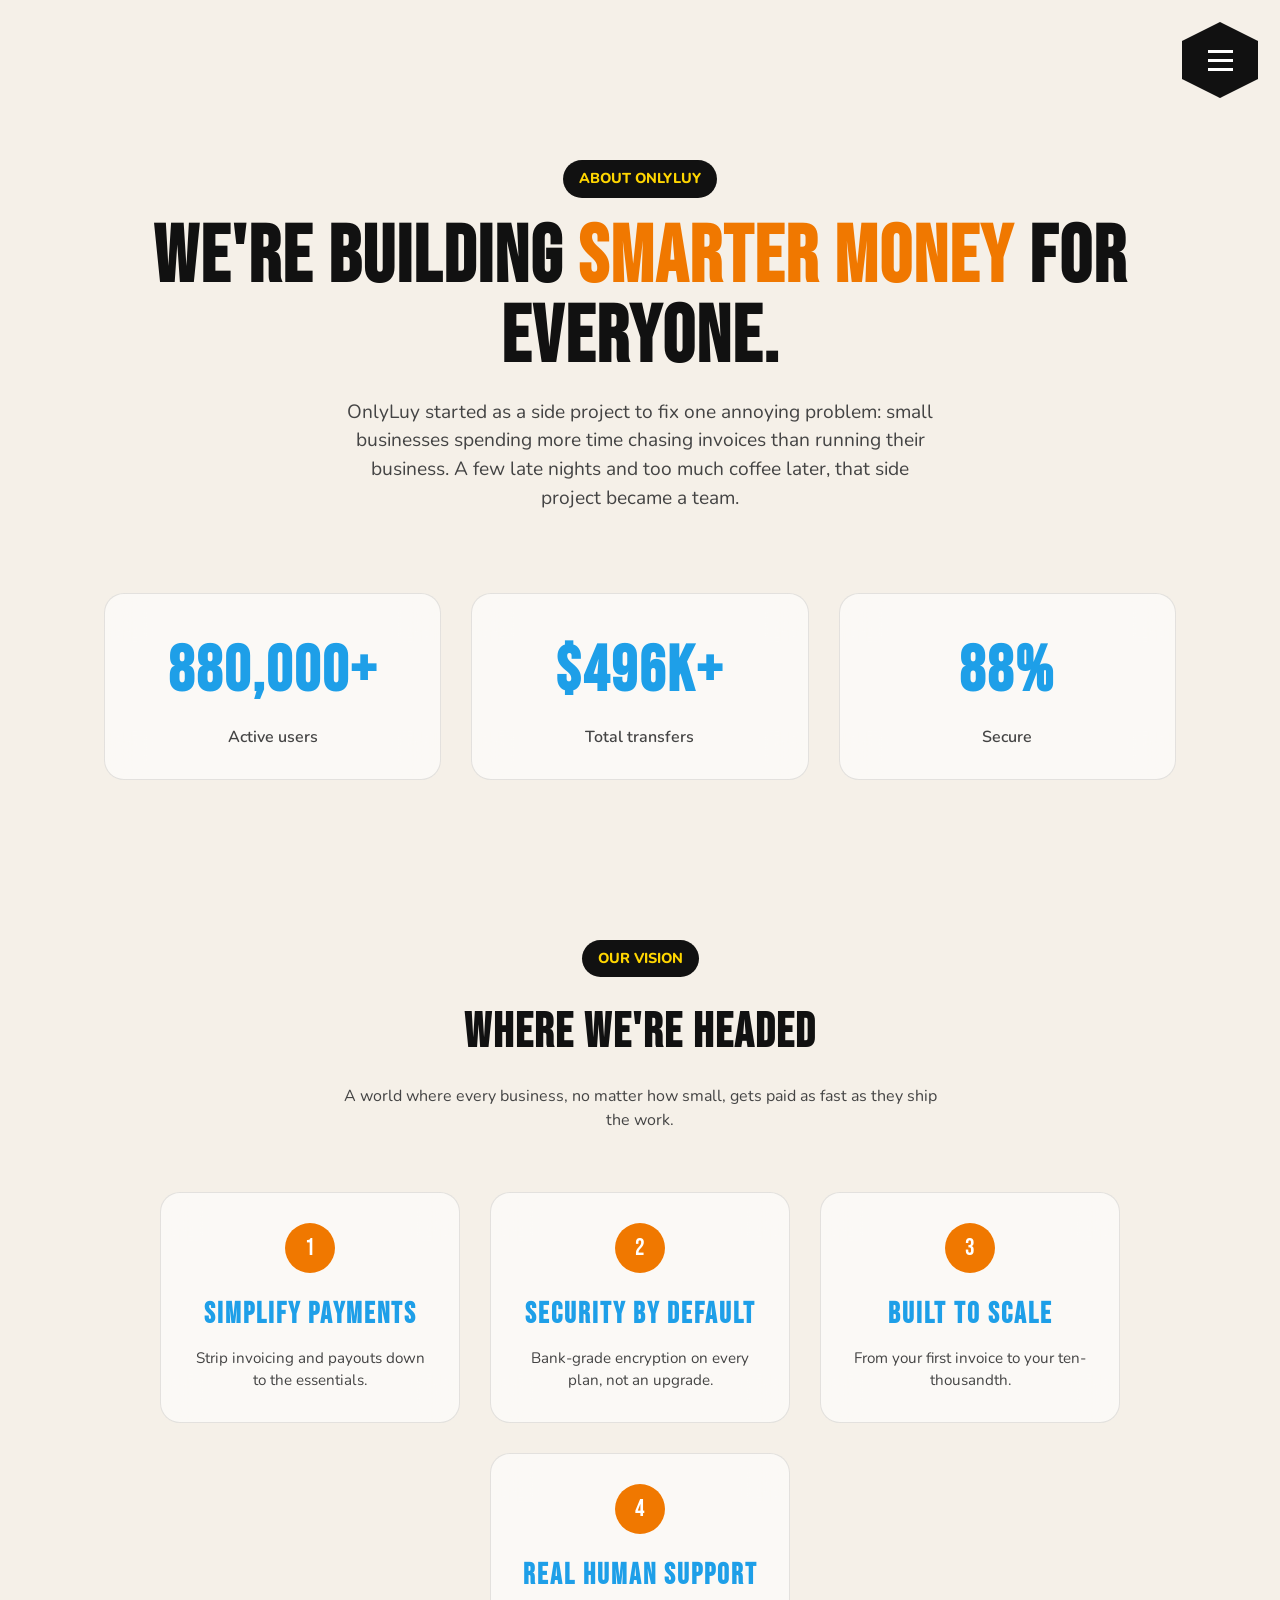
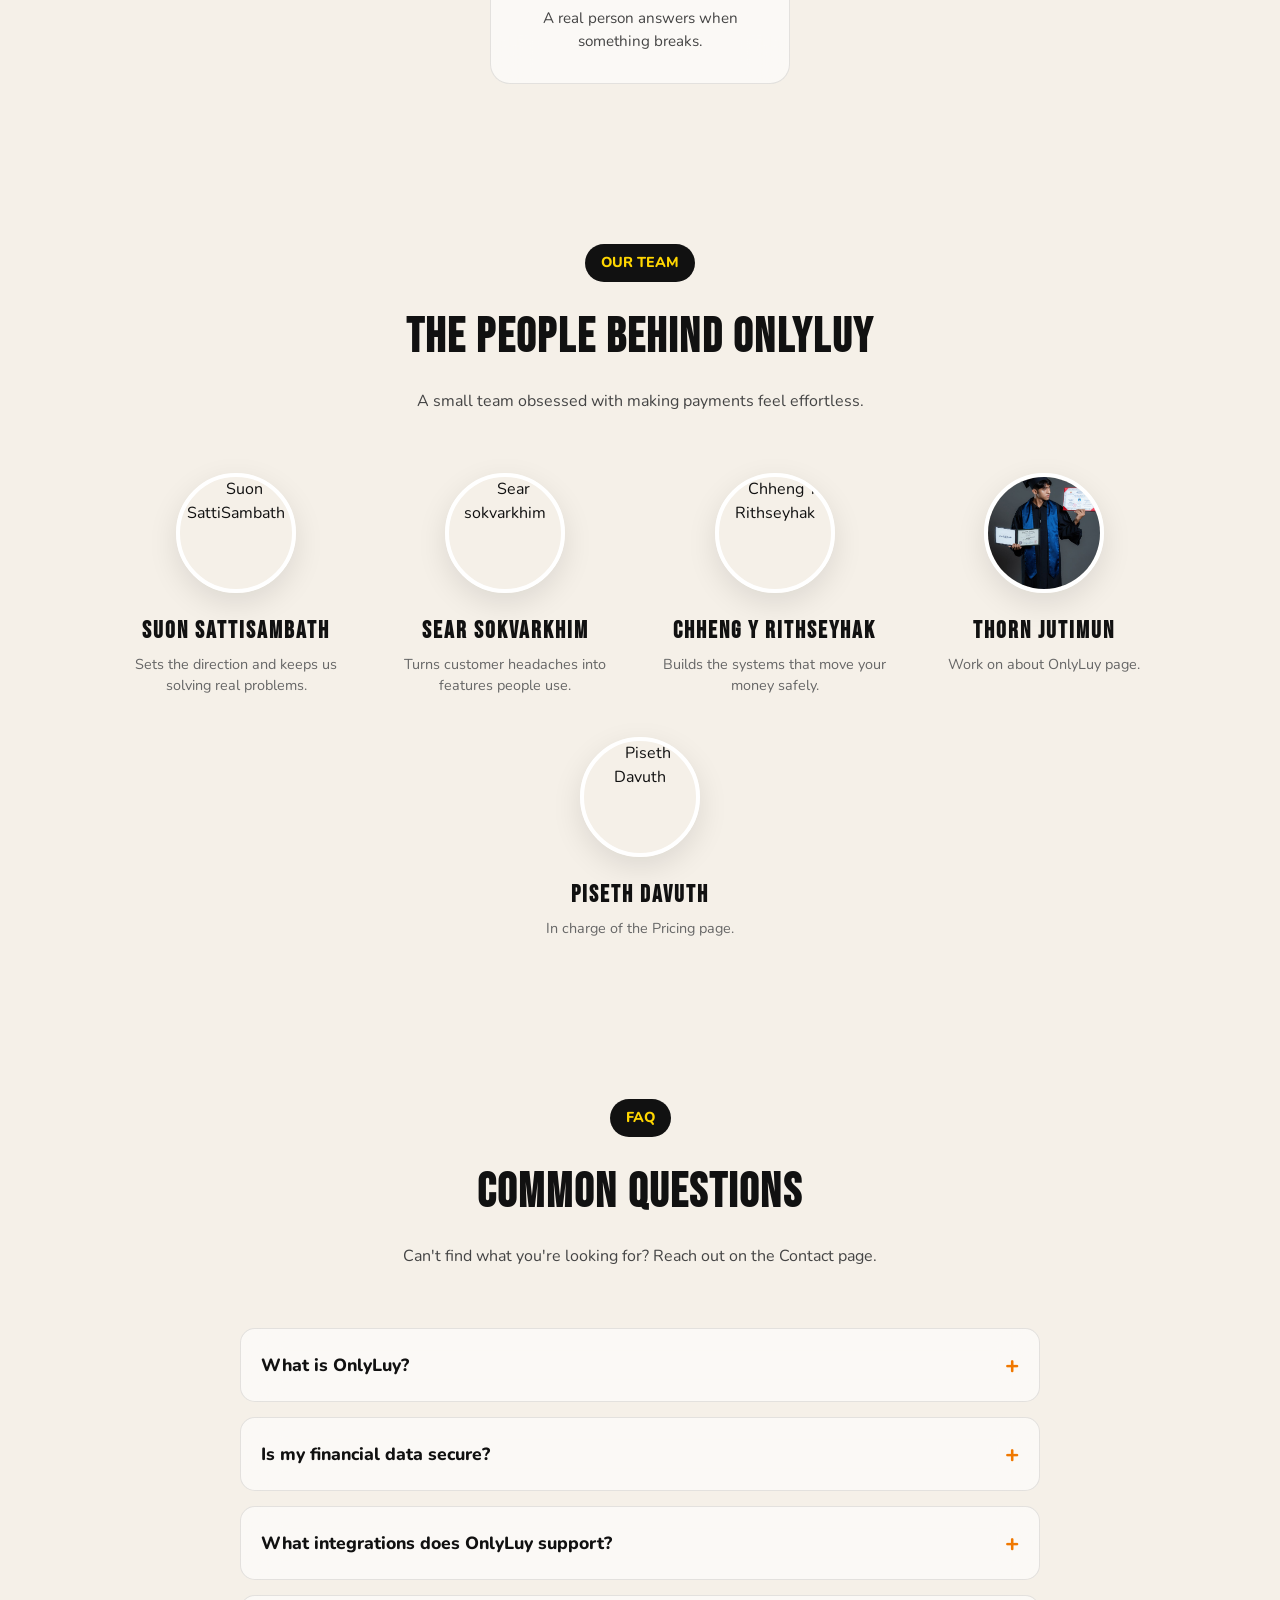
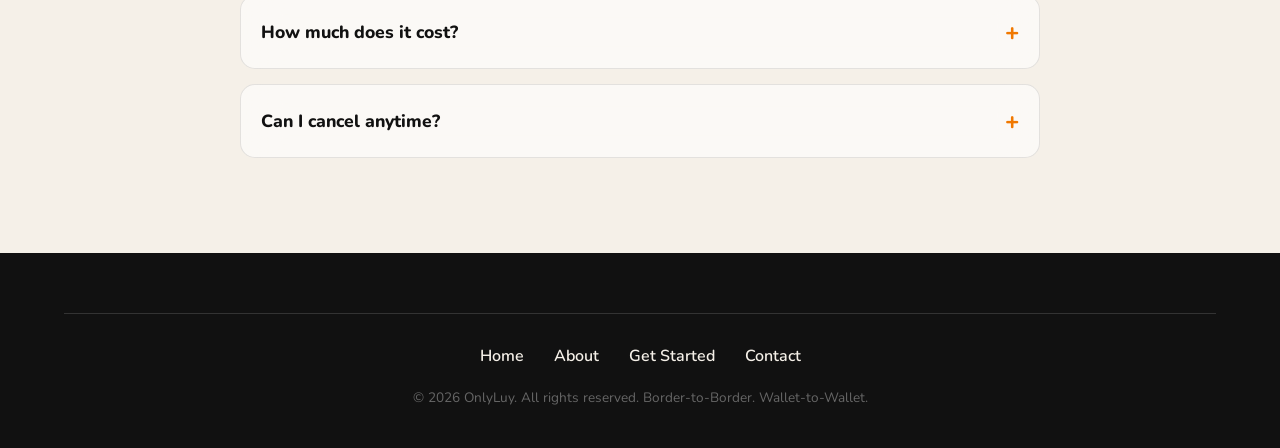
==== About/about.html @ 73ab2ad1 "renaming file" ====
<!DOCTYPE html>
<html lang="en">
<head>
    <meta charset="UTF-8">
    <meta name="viewport" content="width=device-width, initial-scale=1.0">
    <title>About - OnlyLuy</title>
    <link rel="preconnect" href="https://fonts.googleapis.com">
    <link rel="preconnect" href="https://fonts.gstatic.com" crossorigin>
    <link href="https://fonts.googleapis.com/css2?family=Bebas+Neue&family=Nunito:wght@400;600;800&display=swap" rel="stylesheet">
    <link rel="stylesheet" href="/css/navbar.css">
    <link rel="stylesheet" href="/About/about.css">
    <link rel="stylesheet" href="/css/footer.css">

</head>
<body>

    <header class="site-header">
        <button class="menu-trigger" id="menuBtn" aria-label="Open Menu">
            <span></span><span></span><span></span>
        </button>
        <nav class="fullscreen-menu" id="fullMenu">
            <button class="nav-close-btn" id="navCloseBtn" aria-label="Close Menu"></button>
            <ul>
                <li><a href="/onlyluy/index.html" data-text="HOME">Home</a></li>
                <li><a href="/About/about.html" data-text="ABOUT">About</a></li>
                <li><a href="/features/features.html" data-text="GET STARTED">Get Started</a></li>
                <li><a href="/contact and term/contact.html" data-text="CONTACT">Contact</a></li>
            </ul>
        </nav>
    </header>



<main>
    <section class="about-hero">
        <div class="about-container">
            <span class="about-tag">About OnlyLuy</span>
            <h1>We're building <span>smarter money</span> for everyone.</h1>
            <p>OnlyLuy started as a side project to fix one annoying problem: small businesses spending more time chasing invoices than running their business. A few late nights and too much coffee later, that side project became a team.</p>
        </div>
    </section>

    <section class="about-stats-section">
        <div class="about-container">
            <div class="about-stats">
                <div class="stat-item">
                    <h2 class="counter" data-target="1000000" data-suffix="+">0</h2>
                    <p>Active users</p>
                </div>
                <div class="stat-item">
                    <h2 class="counter" data-target="569" data-prefix="$" data-suffix="k+">0</h2>
                    <p>Total transfers</p>
                </div>
                <div class="stat-item">
                    <h2 class="counter" data-target="101" data-suffix="%">0</h2>
                    <p>Secure</p>
                </div>
            </div>
        </div>
    </section>

    <section class="about-section">
        <div class="about-container">
            <div class="section-head">
                <span class="about-tag">Our Vision</span>
                <h2>Where we're headed</h2>
                <p>A world where every business, no matter how small, gets paid as fast as they ship the work.</p>
            </div>
            <div class="goals-grid">
                <div class="goal-card">
                    <div class="goal-icon">1</div>
                    <h3>Simplify Payments</h3>
                    <p>Strip invoicing and payouts down to the essentials.</p>
                </div>
                <div class="goal-card">
                    <div class="goal-icon">2</div>
                    <h3>Security by Default</h3>
                    <p>Bank-grade encryption on every plan, not an upgrade.</p>
                </div>
                <div class="goal-card">
                    <div class="goal-icon">3</div>
                    <h3>Built to Scale</h3>
                    <p>From your first invoice to your ten-thousandth.</p>
                </div>
                <div class="goal-card">
                    <div class="goal-icon">4</div>
                    <h3>Real Human Support</h3>
                    <p>A real person answers when something breaks.</p>
                </div>
            </div>
        </div>
    </section>

    <section class="about-section">
        <div class="about-container">
            <div class="section-head">
                <span class="about-tag">Our Team</span>
                <h2>The people behind OnlyLuy</h2>
                <p>A small team obsessed with making payments feel effortless.</p>
            </div>
            <div class="team-grid">
                <div class="team-card">
                    <div class="avatar">
                        <img src="https://upload.wikimedia.org/wikipedia/commons/thumb/1/15/Cat_August_2010-4.jpg/1280px-Cat_August_2010-4.jpg" alt="Suon SattiSambath">
                    </div>
                    <h3>Suon SattiSambath</h3>
                    <p>Sets the direction and keeps us solving real problems.</p>
                </div>
                <div class="team-card">
                    <div class="avatar">
                        <img src="https://upload.wikimedia.org/wikipedia/commons/thumb/1/15/Cat_August_2010-4.jpg/1280px-Cat_August_2010-4.jpg" alt="Sear sokvarkhim">
                    </div>
                    <h3>Sear sokvarkhim</h3>
                    <p>Turns customer headaches into features people use.</p>
                </div>
                <div class="team-card">
                    <div class="avatar">
                        <img src="https://upload.wikimedia.org/wikipedia/commons/thumb/1/15/Cat_August_2010-4.jpg/1280px-Cat_August_2010-4.jpg" alt="Chheng Y Rithseyhak">
                    </div>
                    <h3>Chheng Y Rithseyhak</h3>
                    <p>Builds the systems that move your money safely.</p>
                </div>
                <div class="team-card">
                    <div class="avatar">
                        <img src="./6149794449890938187_121.jpg" alt="Thorn Jutimun">
                    </div>
                    <h3>Thorn Jutimun</h3>
                    <p>Work on about OnlyLuy page.</p>
                </div>
                <div class="team-card">
                    <div class="avatar">
                        <img src="https://upload.wikimedia.org/wikipedia/commons/thumb/1/15/Cat_August_2010-4.jpg/1280px-Cat_August_2010-4.jpg" alt="Piseth Davuth">
                    </div>
                    <h3>Piseth Davuth</h3>
                    <p>In charge of the Pricing page.</p>
                </div>
            </div>
        </div>
    </section>

    <section class="about-section">
        <div class="about-container">
            <div class="section-head">
                <span class="about-tag">FAQ</span>
                <h2>Common questions</h2>
                <p>Can't find what you're looking for? Reach out on the Contact page.</p>
            </div>
            <div class="faq-list">
                <div class="faq-item">
                    <button class="faq-question">What is OnlyLuy? <span class="faq-icon">+</span></button>
                    <div class="faq-answer"><p>OnlyLuy is a payments platform for small and growing businesses. Send invoices, accept payments, and track cash flow in one place.</p></div>
                </div>
                <div class="faq-item">
                    <button class="faq-question">Is my financial data secure? <span class="faq-icon">+</span></button>
                    <div class="faq-answer"><p>Yes. All data is encrypted in transit and at rest, and we never store full card numbers on our servers.</p></div>
                </div>
                <div class="faq-item">
                    <button class="faq-question">What integrations does OnlyLuy support? <span class="faq-icon">+</span></button>
                    <div class="faq-answer"><p>OnlyLuy connects with the accounting and e-commerce tools you already use, so your records stay in sync automatically.</p></div>
                </div>
                <div class="faq-item">
                    <button class="faq-question">How much does it cost? <span class="faq-icon">+</span></button>
                    <div class="faq-answer"><p>OnlyLuy offers a free starter plan, with paid tiers that scale as your transaction volume grows. Check the Pricing page for details.</p></div>
                </div>
                <div class="faq-item">
                    <button class="faq-question">Can I cancel anytime? <span class="faq-icon">+</span></button>
                    <div class="faq-answer"><p>Yes, there are no long-term contracts. You can downgrade or cancel directly from your account settings at any time.</p></div>
                </div>
            </div>
        </div>
    </section>
</main>

<footer class="onlyluy-footer">
    <div class="footer-divider"></div>
    <div class="footer-links">
        <a href="/onlyluy/index.html">Home</a>
        <a href="/About/about.html">About</a>
        <a href="/features/features.html">Get Started</a>
        <a href="/contact and term/contact.html">Contact</a>
    </div>
    <div class="footer-copy">&copy; 2026 OnlyLuy. All rights reserved. Border-to-Border. Wallet-to-Wallet.</div>
</footer>
<script src="/js/nav.js"></script>
<script src="/About/about.js"></script>
<script src="/js/smooth-scroll.js"></script>

</body>
</html>
---- css/navbar.css ----
.site-header { 
    position: fixed; 
    top: 30px; 
    right: 30px; 
    z-index: 150; 
}

.menu-trigger { 
    width: 60px; 
    height: 60px; 
    background: transparent; 
    border: none; 
    cursor: pointer; 
    display: flex; 
    flex-direction: column; 
    justify-content: center; 
    align-items: center; 
    gap: 6px; 
    position: relative; 
    transition: opacity 0.3s ease; 
}

.menu-trigger::before { 
    content: ''; 
    position: absolute; 
    inset: -8px; 
    background-color: #111111; 
    clip-path: polygon(50% 0%, 100% 25%, 100% 75%, 50% 100%, 0% 75%, 0% 25%); 
    z-index: -1; 
    box-shadow: 0 4px 15px rgba(0,0,0,0.3); 
    animation: hex-spin 8s linear infinite; 
}

@keyframes hex-spin { 
    0% { transform: rotate(0deg); } 
    100% { transform: rotate(360deg); } 
}

.menu-trigger span { 
    width: 25px; 
    height: 3px; 
    background: #fff; 
    z-index: 1; 
    transition: transform 0.3s ease, opacity 0.3s ease; 
}

.menu-trigger.open span:nth-child(1) { 
    transform: translateY(9px) rotate(45deg); 
}

.menu-trigger.open span:nth-child(2) { 
    opacity: 0; 
}

.menu-trigger.open span:nth-child(3) { 
    transform: translateY(-9px) rotate(-45deg); 
}


.fullscreen-menu { 
    position: fixed; 
    top: 0; 
    right: 0; 
    width: 100%; 
    height: 100vh; 
    background: #111111; 
    color: #F5F0E8; 
    z-index: 140; 
    clip-path: circle(0% at 100% 0%); 
    transition: clip-path 0.4s cubic-bezier(0.76, 0, 0.24, 1); 
    display: flex; 
    flex-direction: column; 
    justify-content: center; 
    padding-left: 10%; 
}

.fullscreen-menu.open { 
    clip-path: circle(150% at 100% 0%); 
}

.nav-close-btn { 
    position: absolute; 
    top: 30px; 
    right: 30px; 
    width: 50px; 
    height: 50px; 
    background: transparent; 
    border: 2px solid #F5F0E8; 
    border-radius: 50%; 
    cursor: pointer; 
    z-index: 10; 
    display: flex;
    align-items: center;
    justify-content: center;
    transition: background 0.3s ease, border-color 0.3s ease, transform 0.3s ease; 
}

.nav-close-btn::before, .nav-close-btn::after { 
    content: ''; 
    position: absolute; 
    width: 25px; 
    height: 3px; 
    background: #FFD600; 
    border-radius: 2px; 
    transition: background 0.3s ease;
}

.nav-close-btn::before { 
    transform: rotate(45deg); 
}
.nav-close-btn::after { 
    transform: rotate(-45deg); 
}

.nav-close-btn:hover { 
    background: #F07800; 
    border-color: #F07800; 
    transform: rotate(90deg); 
}

.nav-close-btn:hover::before,
.nav-close-btn:hover::after {
    background: #ffffff;
}

.fullscreen-menu ul { 
    list-style: none; 
}

.fullscreen-menu > ul > li { 
    margin: 25px 0; 
    overflow: hidden; 
}



@keyframes fadeDown { 
    from { opacity: 0; transform: translateY(-10px); } 
    to { opacity: 1; transform: translateY(0); } 
}


/* --- TYPOGRAPHY LINKS & TEXT MASKING EFFECTS --- */
.fullscreen-menu a, .submenu a { 
    font-family: 'Bebas Neue', sans-serif; 
    color: transparent; 
    -webkit-text-stroke: 1px #F5F0E8; 
    transition: color 0.3s ease, transform 0.3s ease, -webkit-text-stroke 0.3s ease; 
    display: inline-block; 
    position: relative; 
    text-decoration: none; 
}

.fullscreen-menu > ul > li > a { 
    font-size: clamp(2.5rem, 8vw, 5.5rem); 
    line-height: 1.1;
}


.fullscreen-menu a:hover { 
    color: #FFD600; 
    -webkit-text-stroke: 0px transparent; 
    transform: translateX(20px); 
}

.fullscreen-menu a::before { 
    content: attr(data-text); 
    position: absolute; 
    left: 0; 
    top: 0; 
    color: #1E9FE8; 
    clip-path: polygon(0 0, 100% 0, 100% 45%, 0 45%); 
    transform: translateX(-100%); 
    transition: transform 0.3s ease; 
}

.fullscreen-menu a:hover::before { 
    transform: translateX(0); 
}


/* --- RESPONSIBLE DESIGN MEDIA BREAKPOINTS --- */
@media (max-width: 768px) {
    .site-header {
        top: 20px;
        right: 20px;
    }
    .menu-trigger { 
        width: 50px; 
        height: 50px; 
    }
    .fullscreen-menu { 
        padding-left: 5%; 
    }
}
---- About/about.css ----
:root {
    --bg-color: #F5F0E8;
    --text-color: #111111;
    --yellow: #FFD600;
    --blue: #1E9FE8;
    --orange: #F07800;
    --black: #111111;
    --ease: cubic-bezier(0.165, 0.84, 0.44, 1);
}

* { 
    margin: 0; 
    padding: 0; 
    box-sizing: border-box; 
}

body { 
    background-color: var(--bg-color); 
    color: var(--text-color); 
    font-family: 'Nunito', sans-serif; 
    overflow-x: hidden; 
    line-height: 1.5; 
    cursor: url('/contact and term/asset/coin.png') 8 8, auto;

}

h1, h2, h3 { 
    font-family: 'Bebas Neue', sans-serif; 
    letter-spacing: 2px; 
}

a { 
    text-decoration: none; 
    color: inherit; 
}

ul { 
    list-style: none; 
}

/* Global Container */
.about-container { 
    max-width: 1200px; 
    margin: 0 auto; 
    padding: 0 5%; 
}

/* Hero Section */
.about-hero { 
    padding: 160px 5% 80px; 
    text-align: center; 
}

.about-hero h1 { 
    font-size: clamp(3rem, 8vw, 5rem); 
    line-height: 1; 
    margin-bottom: 20px; 
    animation: ftgFadeUp 1s var(--ease) forwards; 
}

.about-hero h1 span { 
    color: var(--orange); 
}

.about-hero p { 
    font-size: 1.2rem; 
    color: #444; 
    max-width: 600px; 
    margin: 0 auto; 
}

.about-tag { 
    display: inline-block; 
    background: var(--black); 
    color: var(--yellow); 
    padding: 8px 16px; 
    border-radius: 20px; 
    font-weight: 800; 
    font-size: 0.9rem; 
    margin-bottom: 20px; 
    text-transform: uppercase; 
}

@keyframes ftgFadeUp { 
    from { 
        opacity: 0; 
        transform: translateY(40px); 
    } 
    to { 
        opacity: 1; 
        transform: translateY(0); 
    } 
}

.about-stats { 
    display: flex; 
    justify-content: space-around; 
    gap: 30px; 
    flex-wrap: wrap; 
    margin-bottom: 80px; 
}

.stat-item { 
    background: rgba(255, 255, 255, 0.6); 
    backdrop-filter: blur(20px); 
    -webkit-backdrop-filter: blur(20px);
    border: 1px solid rgba(17, 17, 17, 0.1); 
    border-radius: 20px; 
    padding: 30px; 
    text-align: center; 
    flex: 1 1 250px; 
    transition: all 0.4s var(--ease); 
    opacity: 0; 
    transform: translateY(40px); 
}

.stat-item.visible { 
    opacity: 1; 
    transform: translateY(0); 
}

.stat-item:hover { 
    transform: translateY(-5px); 
    border-radius: 10px; 
}

.stat-item h2 { 
    font-size: clamp(2.5rem, 6vw, 4rem); 
    color: var(--blue); 
    margin-bottom: 5px; 
}

.stat-item p { 
    color: #444; 
    font-weight: 600; 
}

/* Sections Layout */
.about-section { 
    padding: 80px 5%; 
}

.section-head { 
    text-align: center; 
    margin-bottom: 60px; 
}

.section-head h2 { 
    font-size: clamp(2rem, 5vw, 3rem); 
    margin-bottom: 15px; 
}

.section-head p { 
    color: #444; 
    max-width: 600px; 
    margin: 0 auto; 
}

/* Goals Grid */
.goals-grid { 
    display: flex; 
    flex-wrap: wrap; 
    justify-content: center; 
    gap: 30px; 
}

.goal-card { 
    flex: 1 1 250px; 
    max-width: 300px; 
    background: rgba(255, 255, 255, 0.6); 
    backdrop-filter: blur(20px); 
    -webkit-backdrop-filter: blur(20px);
    border: 1px solid rgba(17, 17, 17, 0.1); 
    border-radius: 20px; 
    padding: 30px; 
    text-align: center; 
    transition: all 0.4s var(--ease); 
    opacity: 0; 
    transform: translateY(40px); 
}

.goal-card.visible { 
    opacity: 1; 
    transform: translateY(0); 
}

.goal-card:hover { 
    transform: translateY(-8px) skewX(-1deg); 
    border-radius: 10px; 
}

.goal-icon { 
    width: 50px; 
    height: 50px; 
    background: var(--orange); 
    color: #fff; 
    border-radius: 50%; 
    display: flex; 
    align-items: center; 
    justify-content: center; 
    font-family: 'Bebas Neue', sans-serif; 
    font-size: 1.5rem; 
    margin: 0 auto 20px; 
}

.goal-card h3 { 
    font-size: 1.8rem; 
    color: var(--blue); 
    margin-bottom: 10px; 
}

.goal-card p { 
    color: #444; 
    line-height: 1.5; 
    font-size: 0.95rem; 
}

/* Team Section */
.team-grid { 
    display: flex; 
    flex-wrap: wrap; 
    justify-content: center; 
    gap: 40px; 
}

.team-card { 
    flex: 1 1 200px; 
    max-width: 250px; 
    text-align: center; 
    transition: all 0.4s var(--ease); 
    opacity: 0; 
    transform: translateY(40px); 
}

.team-card.visible { 
    opacity: 1; 
    transform: translateY(0); 
}

.team-card:hover { 
    transform: translateY(-5px); 
}

.avatar { 
    width: 120px; 
    height: 120px; 
    border-radius: 50%; 
    overflow: hidden; 
    margin: 0 auto 20px; 
    border: 4px solid #fff; 
    box-shadow: 0px 10px 30px rgba(0,0,0,0.1); 
}

.avatar img { 
    width: 100%; 
    height: 100%; 
    object-fit: cover; 
}

.team-card h3 { 
    font-size: 1.5rem; 
    color: var(--text-color); 
    margin-bottom: 5px; 
}

.team-card p { 
    color: #666; 
    font-size: 0.9rem; 
}

/* FAQ Accordion Component */
.faq-list { 
    max-width: 800px; 
    margin: 0 auto; 
}

.faq-item { 
    background: rgba(255, 255, 255, 0.6); 
    backdrop-filter: blur(20px); 
    -webkit-backdrop-filter: blur(20px);
    border: 1px solid rgba(17, 17, 17, 0.1); 
    border-radius: 15px; 
    margin-bottom: 15px; 
    overflow: hidden; 
    transition: all 0.3s var(--ease); 
}

.faq-item:hover { 
    border-color: var(--orange); 
}

.faq-question { 
    width: 100%; 
    background: transparent; 
    border: none; 
    padding: 20px; 
    text-align: left; 
    font-family: 'Nunito', sans-serif; 
    font-weight: 800; 
    font-size: 1.1rem; 
    color: var(--text-color); 
    cursor: pointer; 
    display: flex; 
    justify-content: space-between; 
    align-items: center; 
}

.faq-icon { 
    font-size: 1.5rem; 
    transition: transform 0.3s var(--ease); 
    color: var(--orange); 
}

/* Target parent dynamic class toggles */
.faq-item.active .faq-icon { 
    transform: rotate(45deg); 
}

.faq-answer { 
    max-height: 0; 
    overflow: hidden; 
    transition: max-height 0.4s var(--ease); 
}

.faq-item.active .faq-answer {
    max-height: 300px; /* Adjust if content blocks are heavily wordy */
}

.faq-answer p { 
    padding: 0 20px 20px; 
    color: #444; 
    line-height: 1.6; 
}

/* Footer Section */
.ftg-footer { 
    color: var(--bg-color); 
    padding: 100px 5% 60px; 
    text-align: center; 
    position: relative; 
    overflow: hidden; 
    z-index: 1; 
    background-color: var(--black); 
    font-family: 'Nunito', sans-serif; 
    margin-top: 80px; 
}

.ftg-footer h2 { 
    font-size: clamp(3rem, 7vw, 5rem); 
    line-height: 0.9; 
    margin-bottom: 30px; 
}

.ftg-footer h2 span { 
    color: var(--orange); 
}

.ftg-footer-btn { 
    display: inline-block; 
    background: var(--bg-color); 
    color: var(--black); 
    padding: 15px 45px; 
    font-family: 'Bebas Neue', sans-serif; 
    font-size: clamp(1.5rem, 4vw, 2rem); 
    border-radius: 50px; 
    transition: all 0.3s var(--ease); 
    box-shadow: 0 10px 0 var(--orange); 
}

.ftg-footer-btn:hover { 
    transform: translateY(-5px); 
    box-shadow: 0 15px 0 var(--orange); 
}

.ftg-footer-btn:active {
    transform: translateY(0);
    box-shadow: 0 5px 0 var(--orange);
}

.ftg-footer-line { 
    width: 100%; 
    height: 1px; 
    background: #333; 
    margin: 80px 0 40px; 
}

.ftg-footer-nav { 
    display: flex; 
    justify-content: center; 
    gap: 40px; 
    flex-wrap: wrap; 
}

.ftg-footer-nav a { 
    color: var(--bg-color); 
    font-weight: 600; 
    transition: 0.3s var(--ease); 
}

.ftg-footer-nav a:hover { 
    color: var(--orange); 
}

.ftg-copy { 
    color: #666; 
    font-size: 0.9rem; 
    margin-top: 20px; 
}

@media (max-width: 768px) {
    .about-hero {
        padding: 120px 5% 40px;
    }
    .about-section {
        padding: 40px 5%;
    }
    .ftg-footer {
        padding: 60px 5% 40px;
    }
    .ftg-footer-line {
        margin: 40px 0 30px;
    }
}
---- css/footer.css ----
.onlyluy-footer {
    background-color: #111111;
    padding: 60px 5% 40px;
    text-align: center;
    font-family: 'Nunito', sans-serif;
    position: relative;
    z-index: 10;
    width: 100%;
    box-sizing: border-box;
}

.footer-divider { 
    width: 100%; 
    height: 1px; 
    background: #333; 
    margin: 0 0 30px 0; 
}

.footer-links { 
    display: flex; 
    justify-content: center; 
    gap: 30px; 
    flex-wrap: wrap; 
    margin-bottom: 20px; 
}

.footer-links a { 
    color: #F5F0E8; 
    font-weight: 600; 
    text-decoration: none; 
    transition: color 0.3s ease; 
}

.footer-links a:hover { 
    color: #F07800; 
}

.footer-copy { 
    color: #666; 
    font-size: 0.85rem; 
}

@media (max-width: 768px) {
    .footer-links { 
        flex-direction: column; 
        gap: 15px; 
    }
}
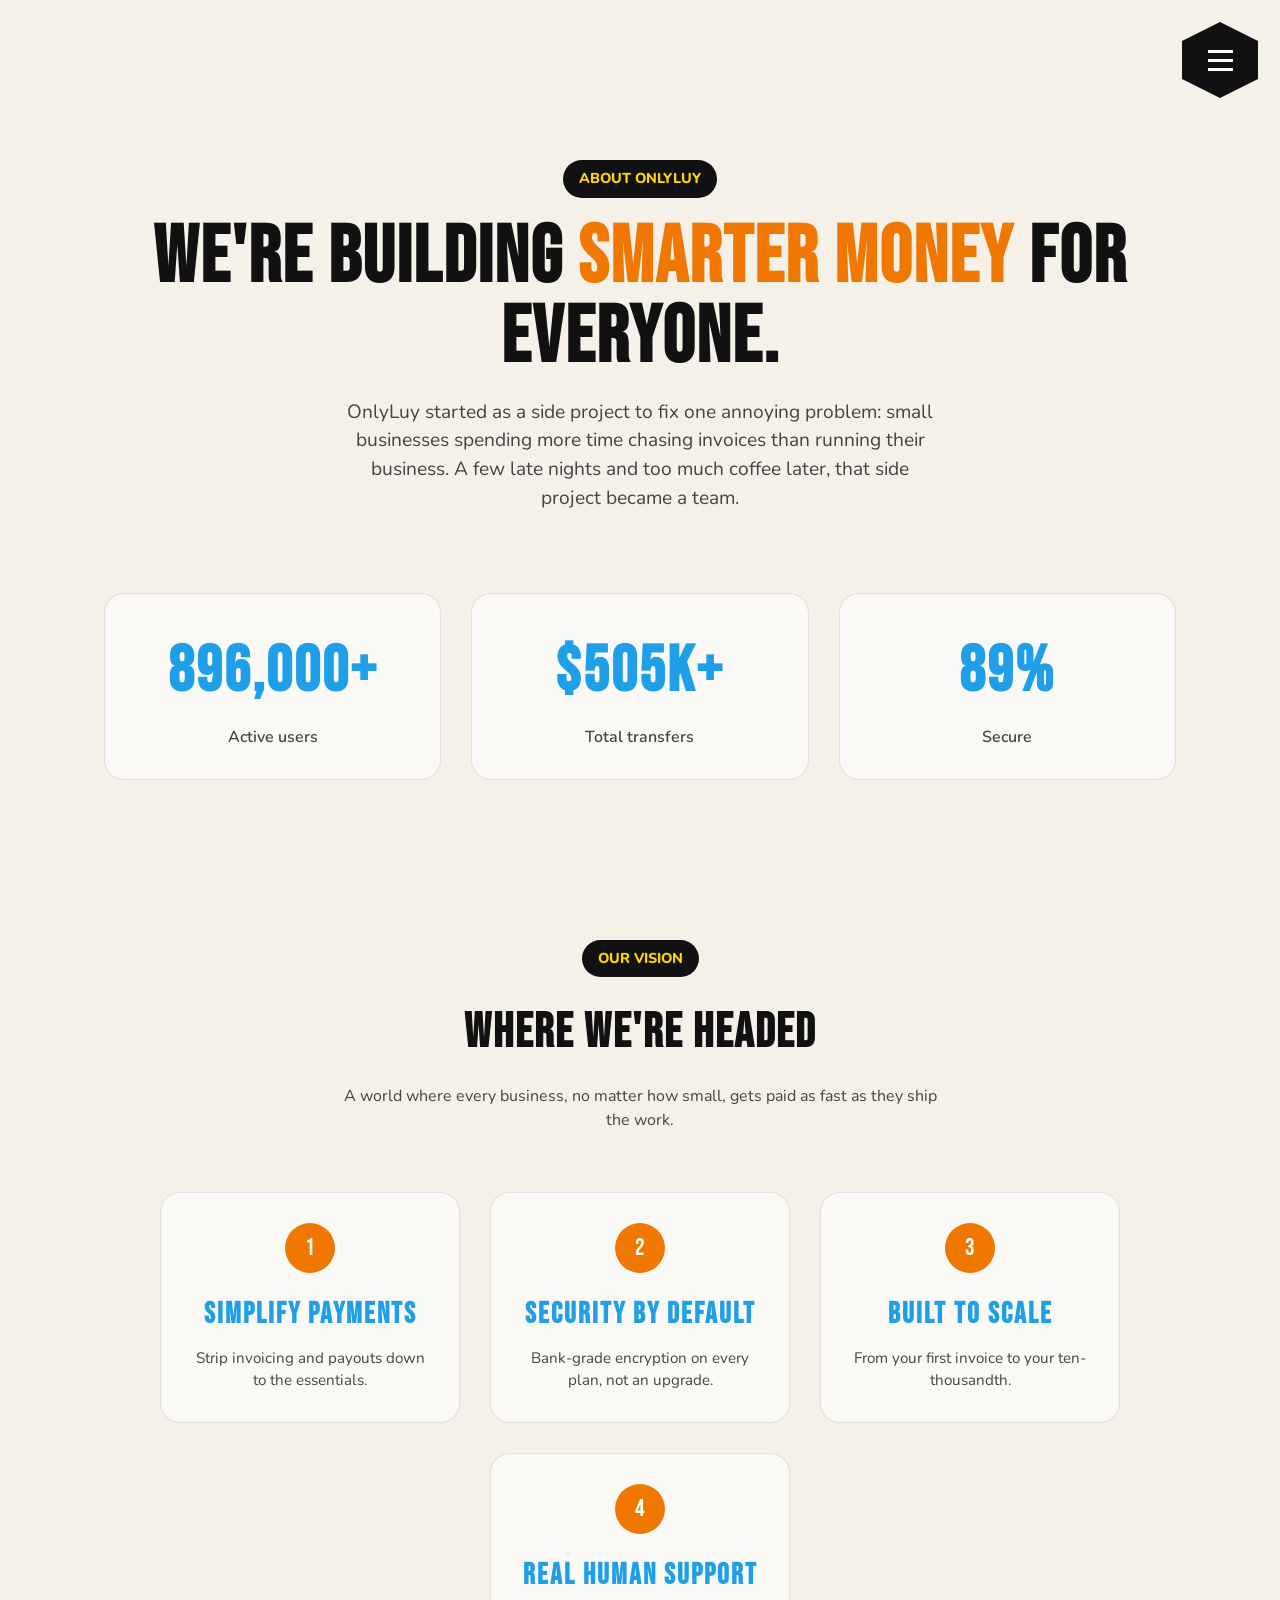
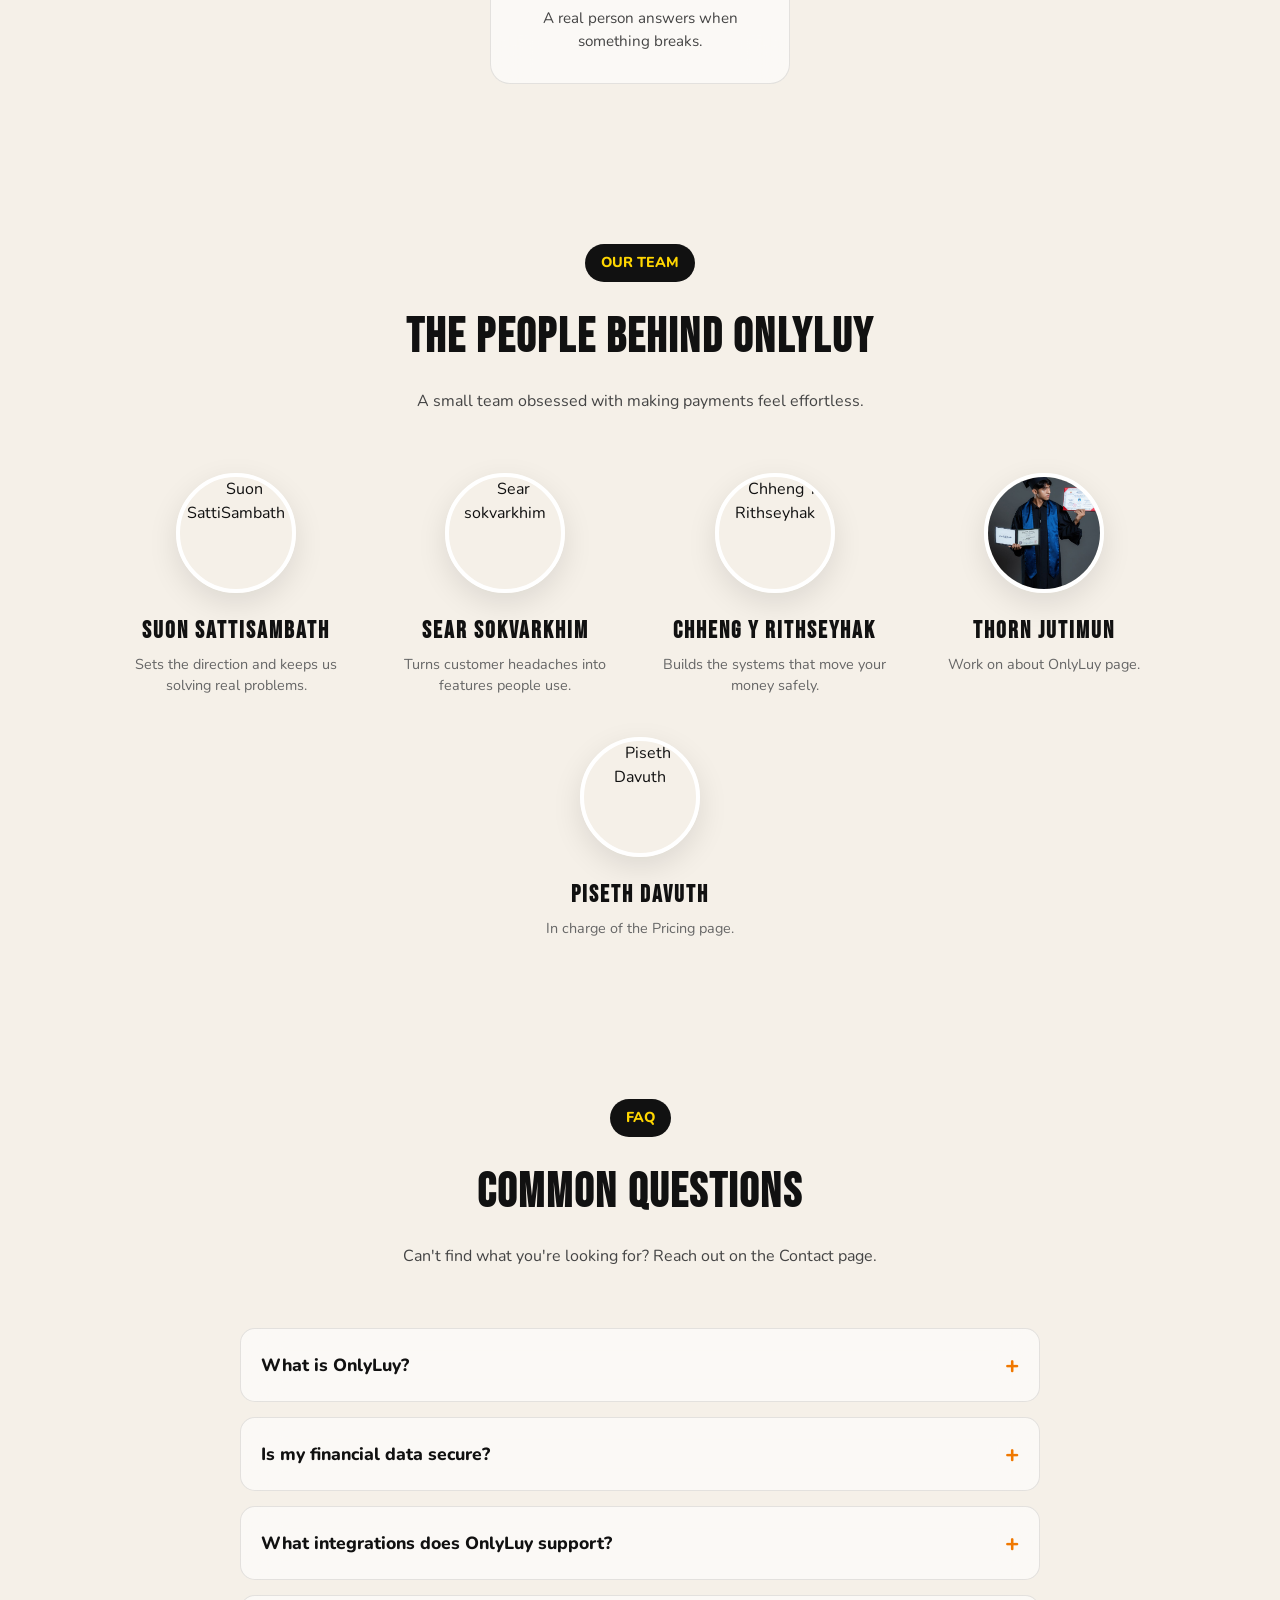
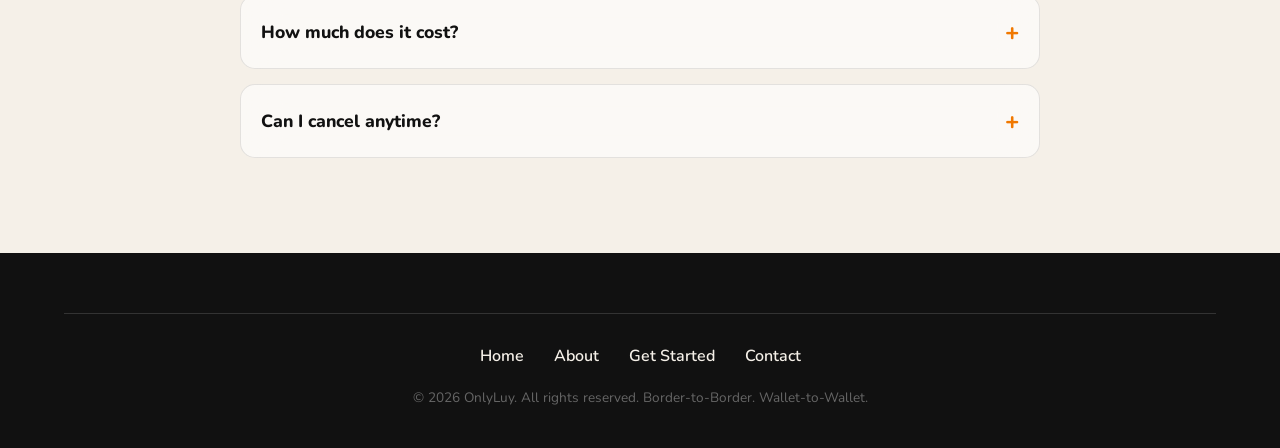
==== commit 8392e8e1: "Fixed a lot of alignment and directory, starting pushing stuff to vercel for demo deployment" ====
--- a/About/about.html
+++ b/About/about.html
@@ -21,7 +21,7 @@
         <nav class="fullscreen-menu" id="fullMenu">
             <button class="nav-close-btn" id="navCloseBtn" aria-label="Close Menu"></button>
             <ul>
-                <li><a href="/onlyluy/index.html" data-text="HOME">Home</a></li>
+                <li><a href="index.html" data-text="HOME">Home</a></li>
                 <li><a href="/About/about.html" data-text="ABOUT">About</a></li>
                 <li><a href="/features/features.html" data-text="GET STARTED">Get Started</a></li>
                 <li><a href="/contact and term/contact.html" data-text="CONTACT">Contact</a></li>
@@ -174,7 +174,7 @@
 <footer class="onlyluy-footer">
     <div class="footer-divider"></div>
     <div class="footer-links">
-        <a href="/onlyluy/index.html">Home</a>
+        <a href="index.html">Home</a>
         <a href="/About/about.html">About</a>
         <a href="/features/features.html">Get Started</a>
         <a href="/contact and term/contact.html">Contact</a>
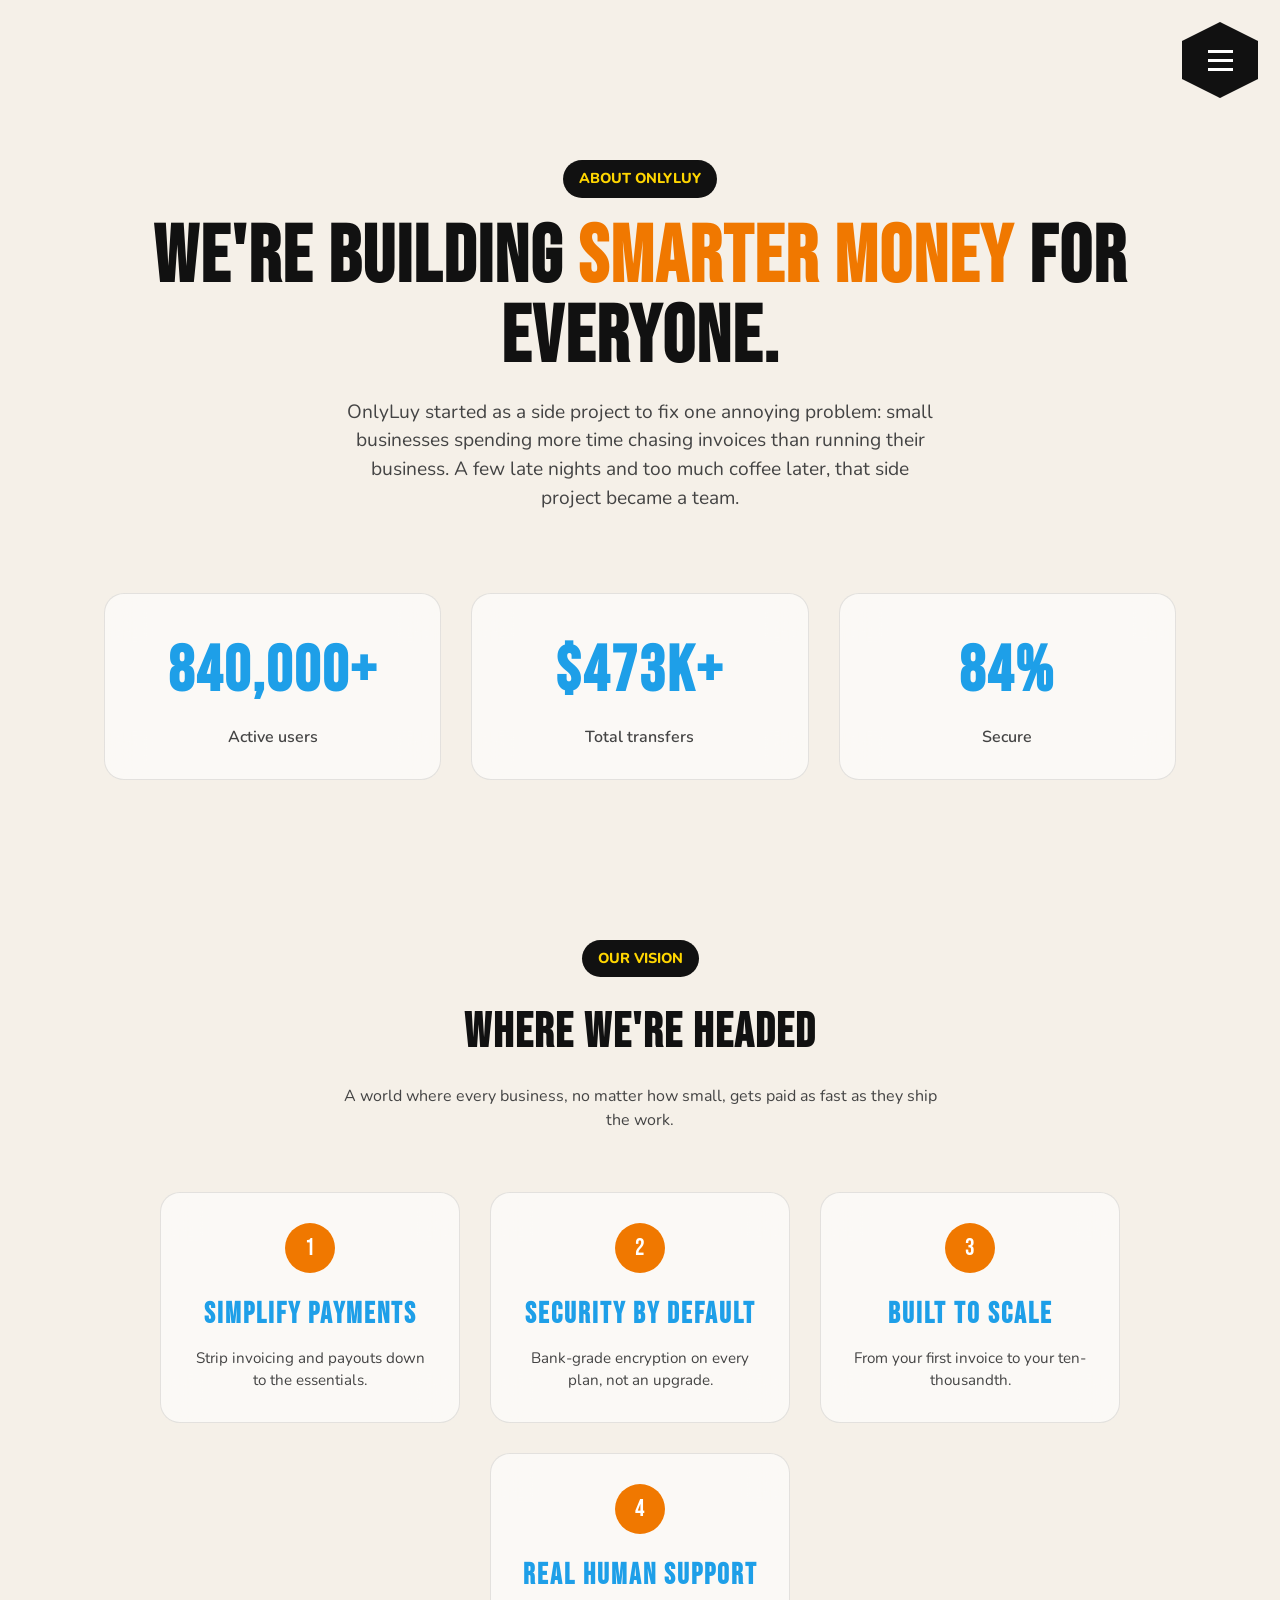
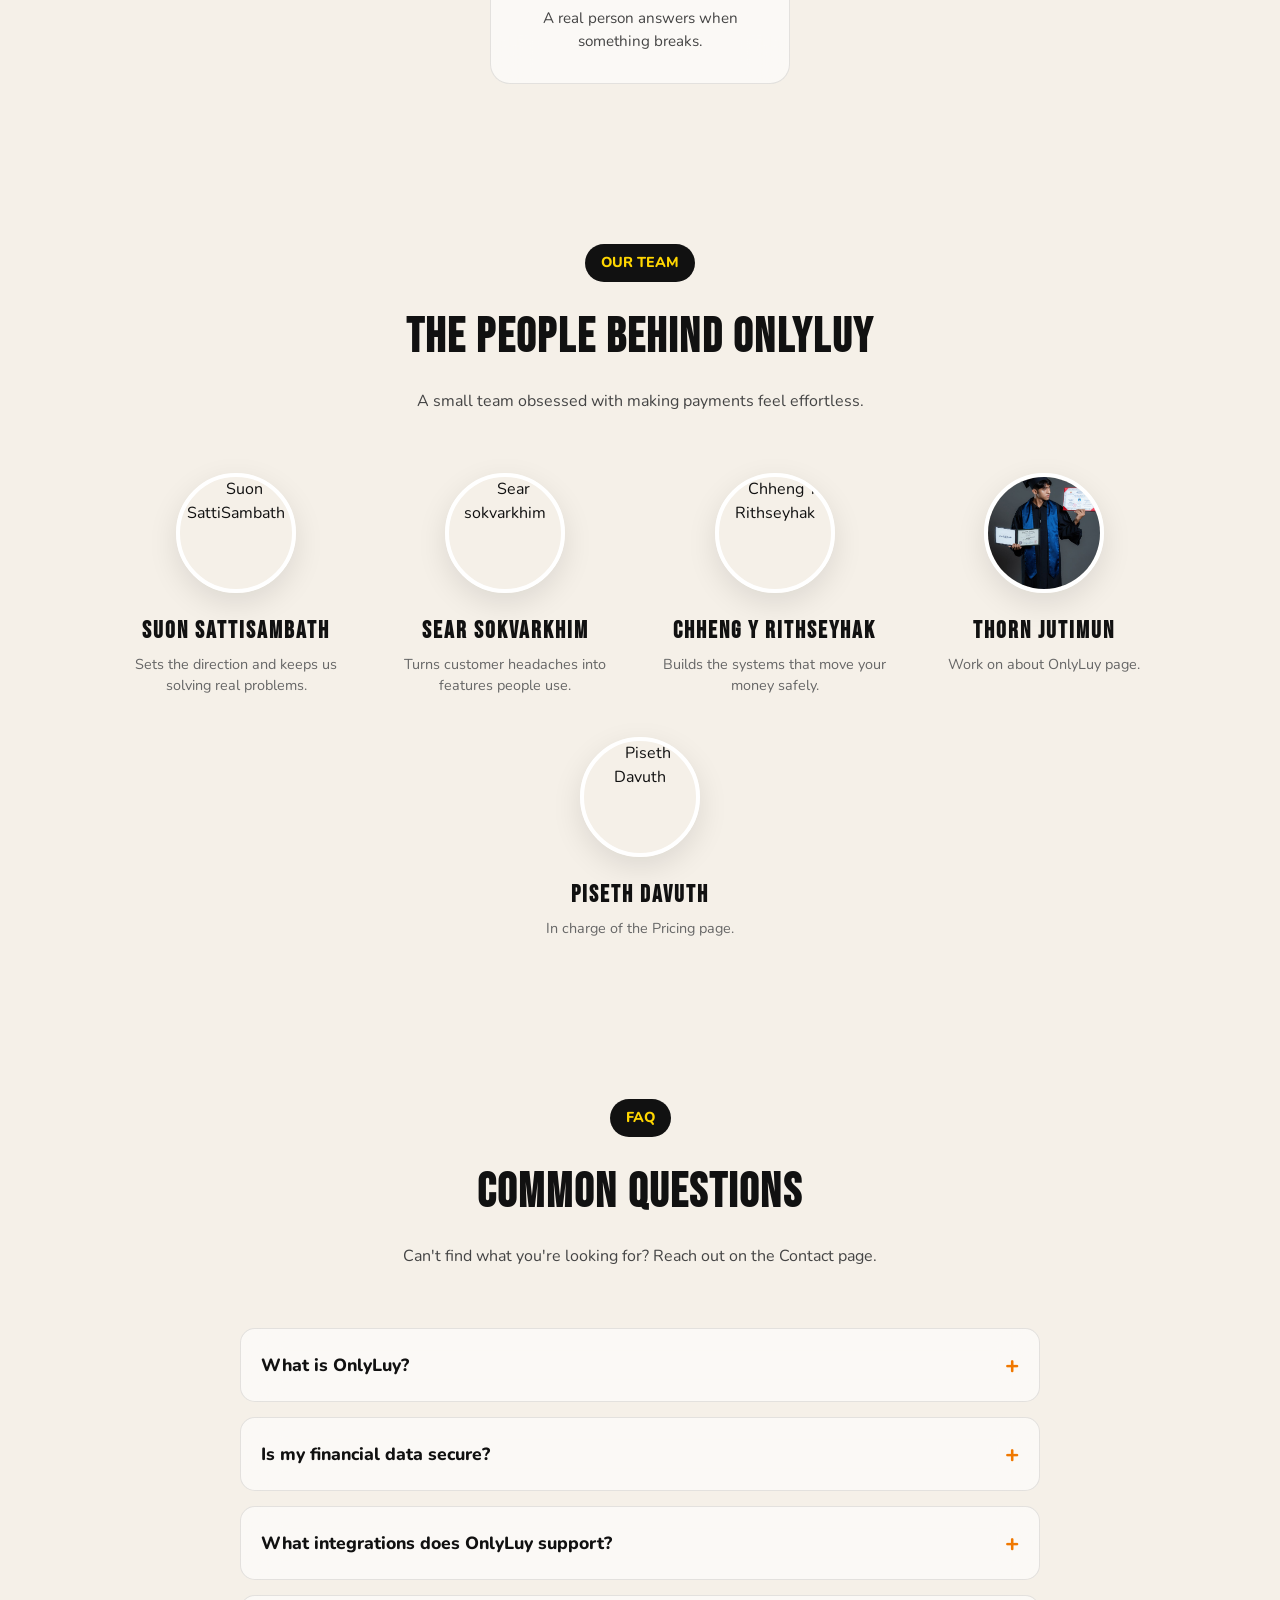
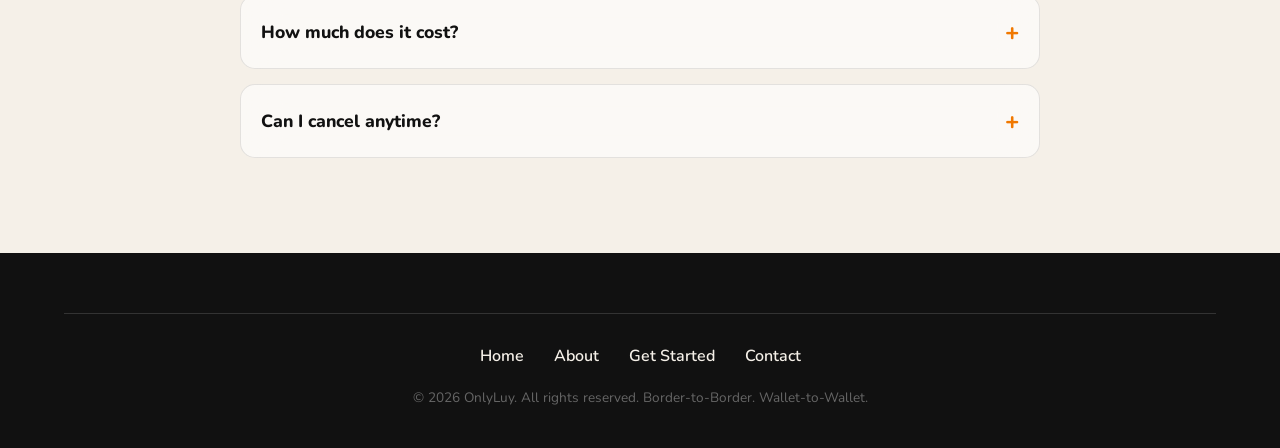
==== commit 544dfb7d: "FIXES" ====
--- a/About/about.html
+++ b/About/about.html
@@ -21,10 +21,10 @@
         <nav class="fullscreen-menu" id="fullMenu">
             <button class="nav-close-btn" id="navCloseBtn" aria-label="Close Menu"></button>
             <ul>
-                <li><a href="index.html" data-text="HOME">Home</a></li>
-                <li><a href="/About/about.html" data-text="ABOUT">About</a></li>
-                <li><a href="/features/features.html" data-text="GET STARTED">Get Started</a></li>
-                <li><a href="/contact and term/contact.html" data-text="CONTACT">Contact</a></li>
+                <li><a href="../index.html" data-text="HOME">Home</a></li>
+                <li><a href="about.html" data-text="ABOUT">About</a></li>
+                <li><a href="../features/features.html" data-text="GET STARTED">Get Started</a></li>
+                <li><a href="../contact and term/contact.html" data-text="CONTACT">Contact</a></li>
             </ul>
         </nav>
     </header>
@@ -174,10 +174,10 @@
 <footer class="onlyluy-footer">
     <div class="footer-divider"></div>
     <div class="footer-links">
-        <a href="index.html">Home</a>
-        <a href="/About/about.html">About</a>
-        <a href="/features/features.html">Get Started</a>
-        <a href="/contact and term/contact.html">Contact</a>
+        <a href="../index.html">Home</a>
+        <a href="about.html">About</a>
+        <a href="../features/features.html">Get Started</a>
+        <a href="../contact and term/contact.html">Contact</a>
     </div>
     <div class="footer-copy">&copy; 2026 OnlyLuy. All rights reserved. Border-to-Border. Wallet-to-Wallet.</div>
 </footer>
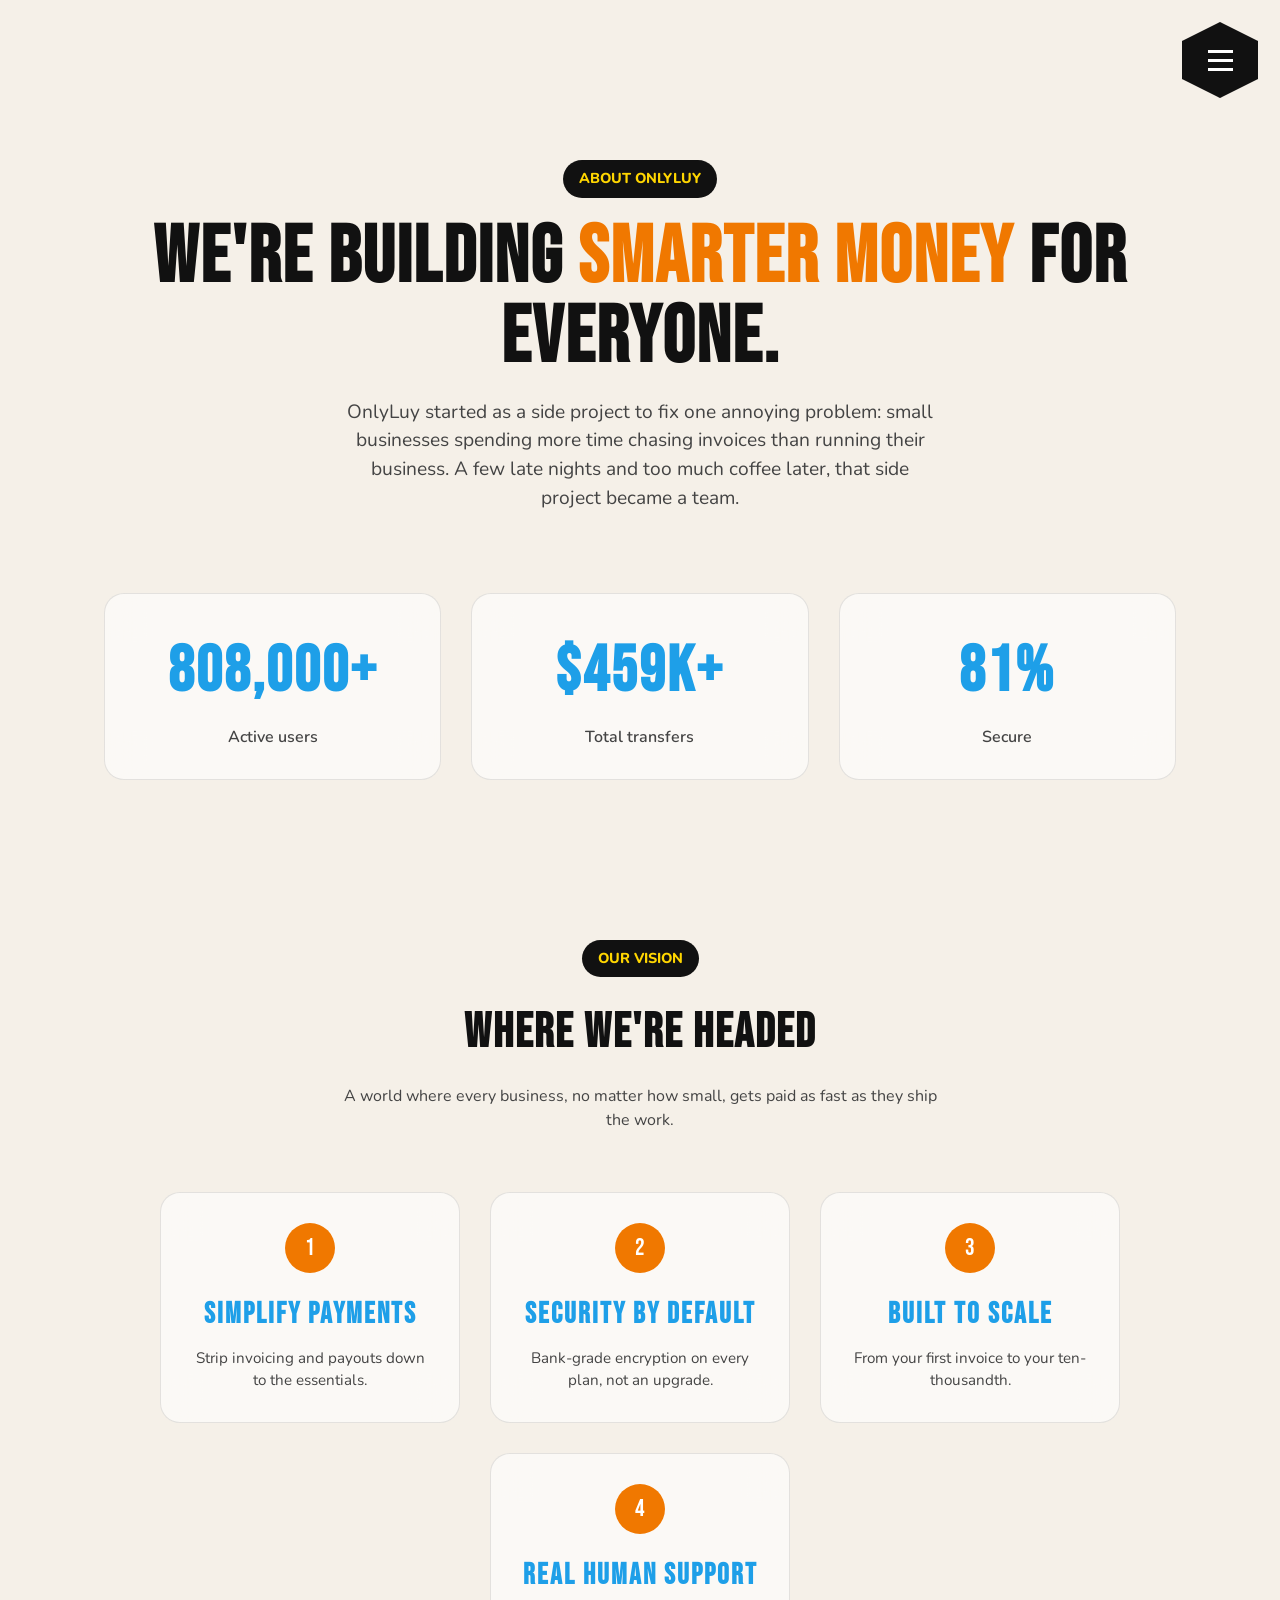
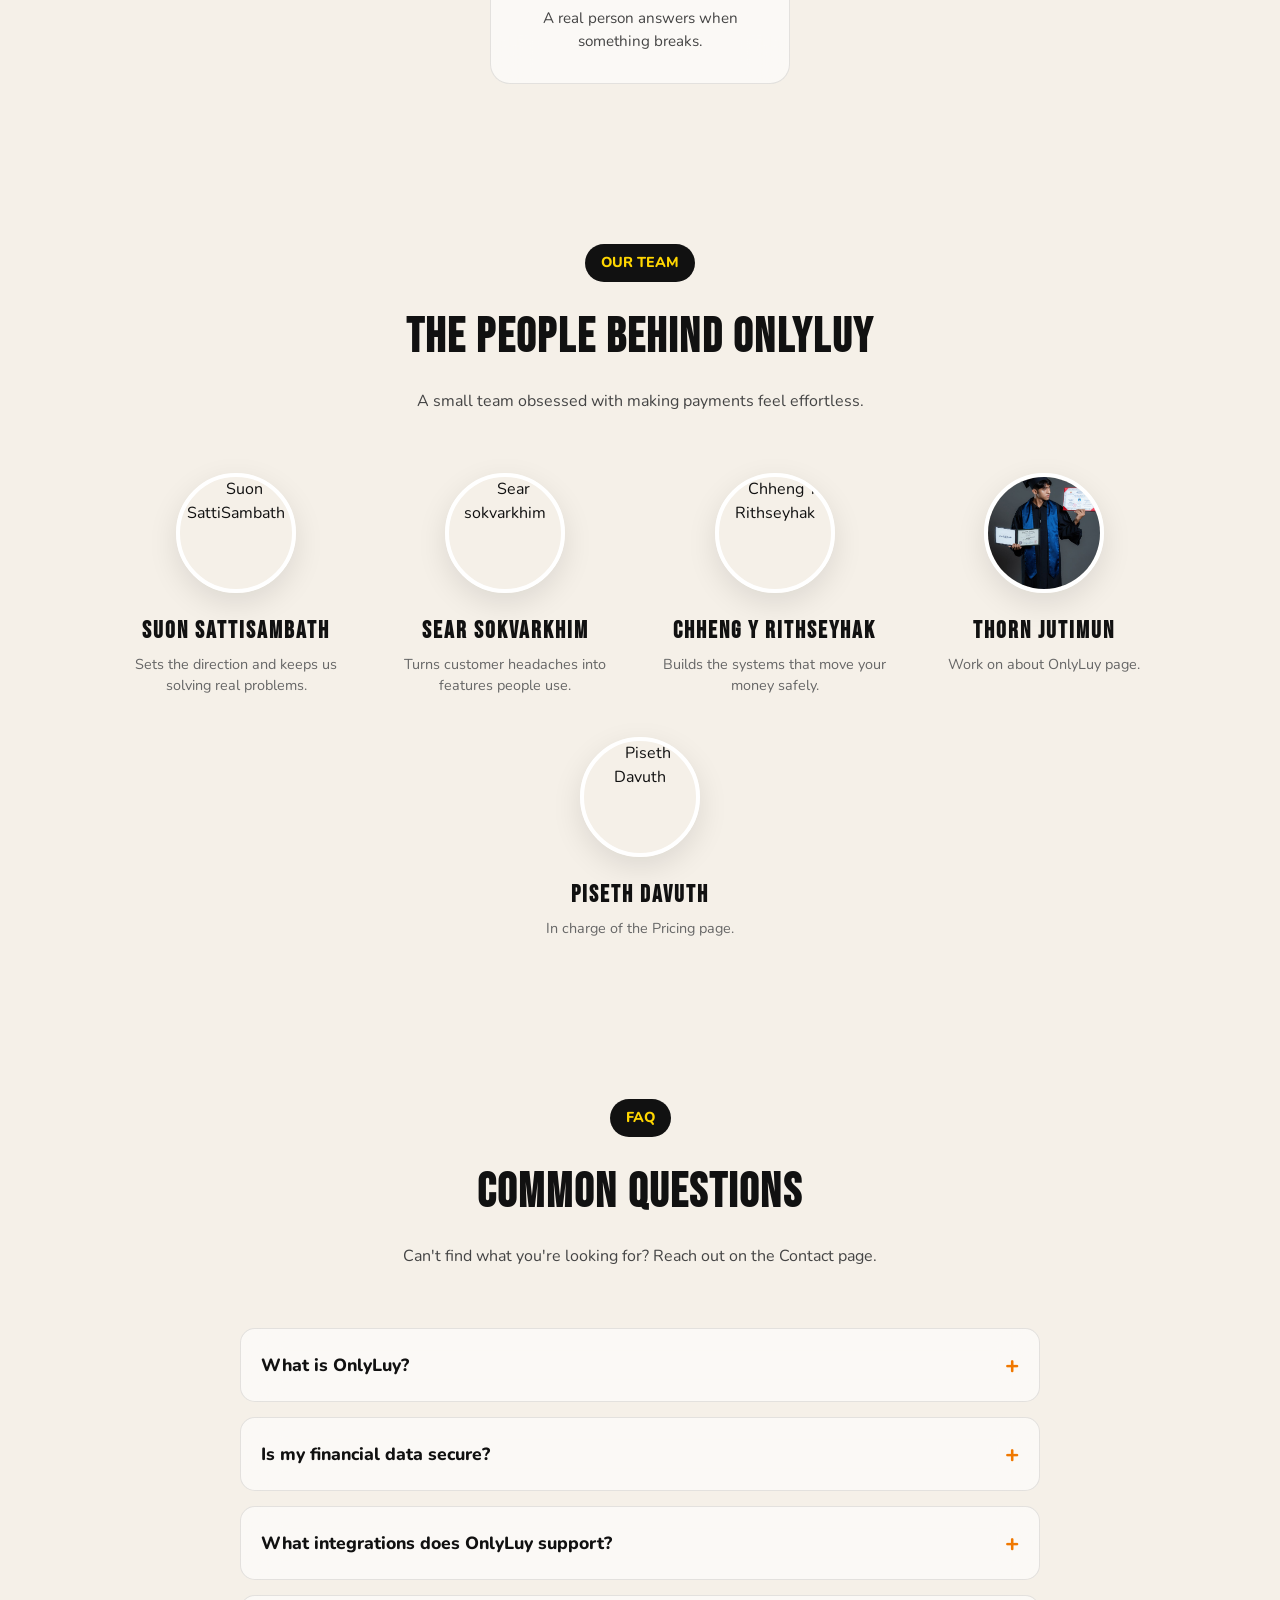
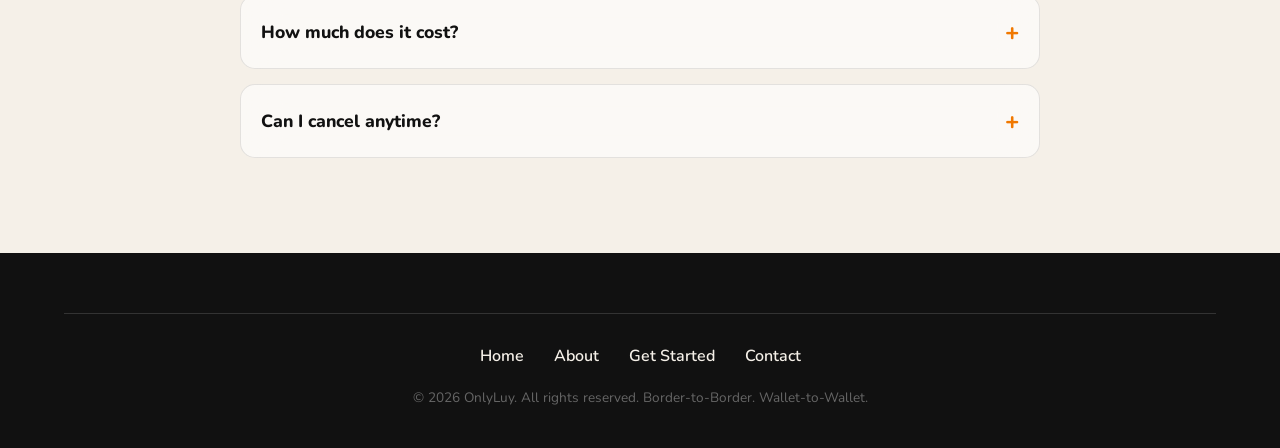
==== commit aab575c9: "added some favicons (except home idk why it doesnt work) and a table in feature" ====
--- a/About/about.html
+++ b/About/about.html
@@ -10,6 +10,7 @@
     <link rel="stylesheet" href="/css/navbar.css">
     <link rel="stylesheet" href="/About/about.css">
     <link rel="stylesheet" href="/css/footer.css">
+    <link rel="icon" type="image/jpg" href="logonbg.png">
 
 </head>
 <body>
@@ -122,7 +123,7 @@
                 </div>
                 <div class="team-card">
                     <div class="avatar">
-                        <img src="./6149794449890938187_121.jpg" alt="Thorn Jutimun">
+                        <img src="assets/6149794449890938187_121.jpg" alt="Thorn Jutimun">
                     </div>
                     <h3>Thorn Jutimun</h3>
                     <p>Work on about OnlyLuy page.</p>
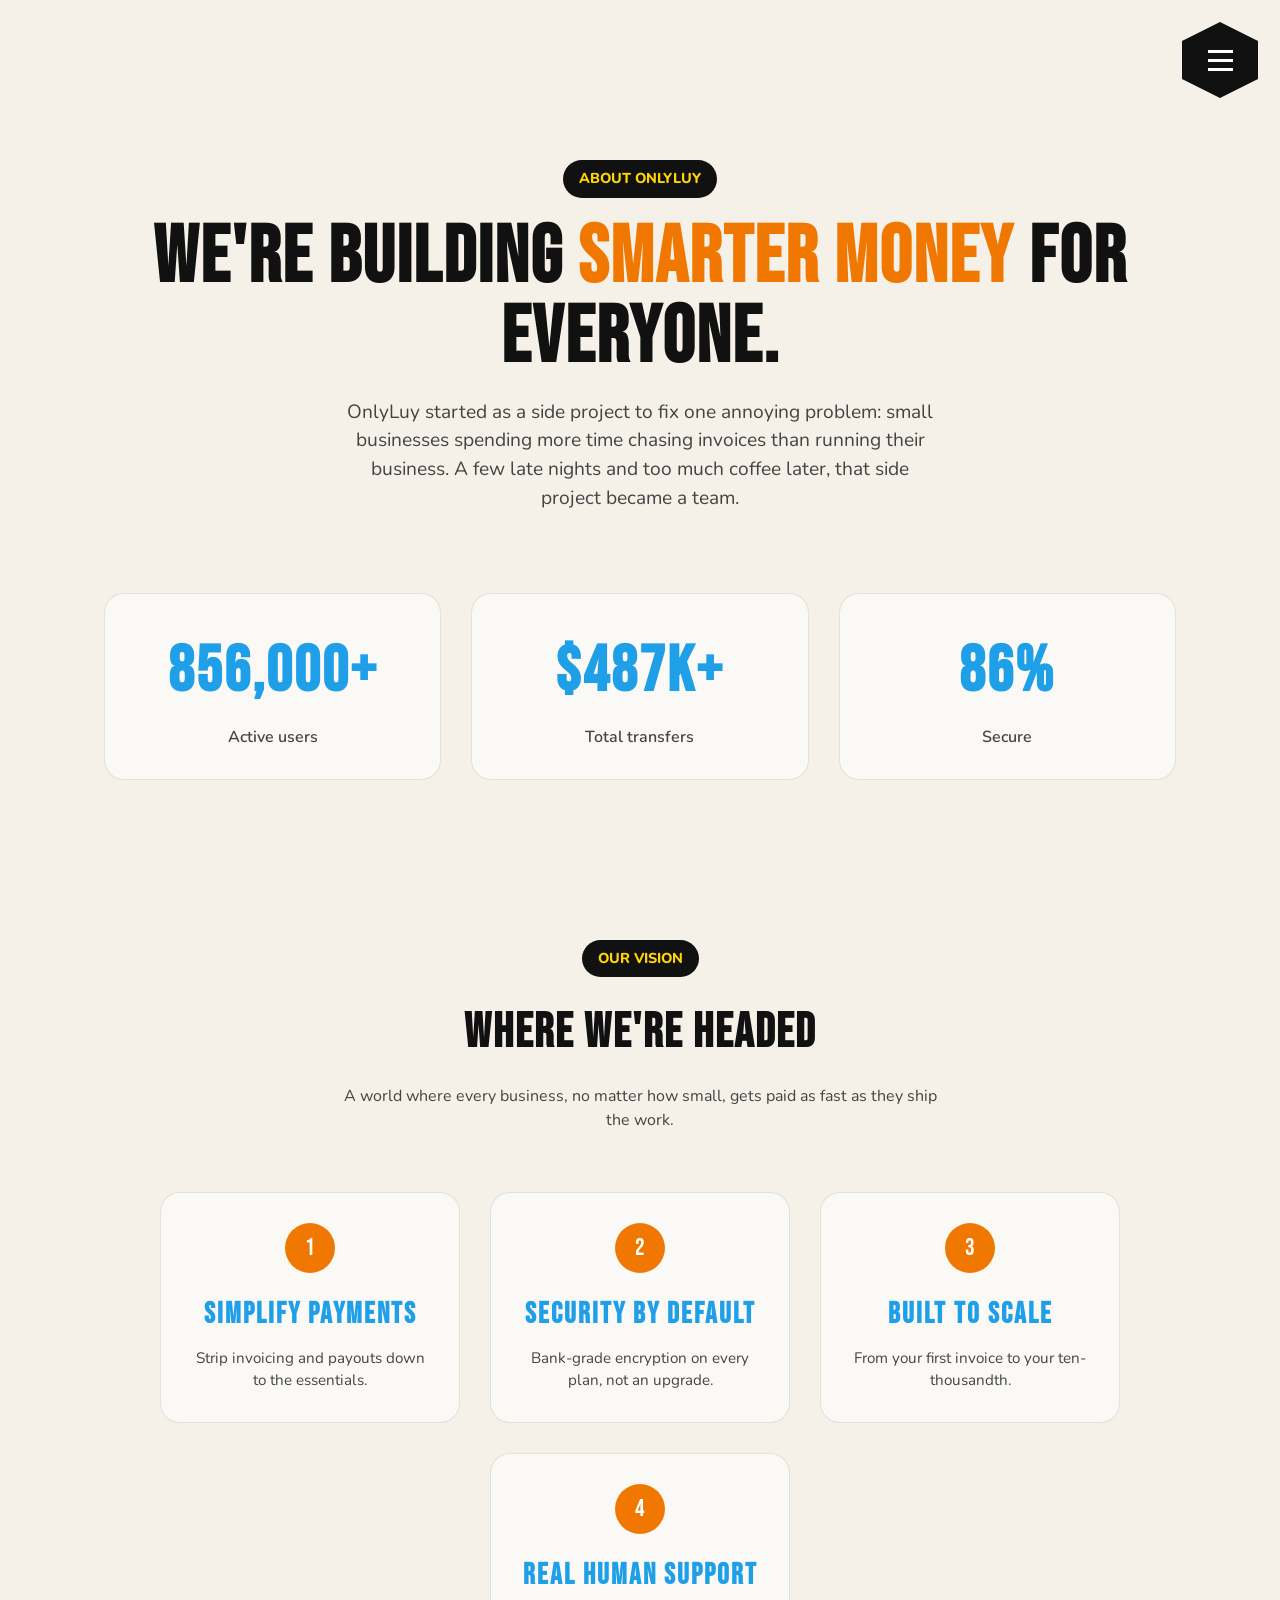
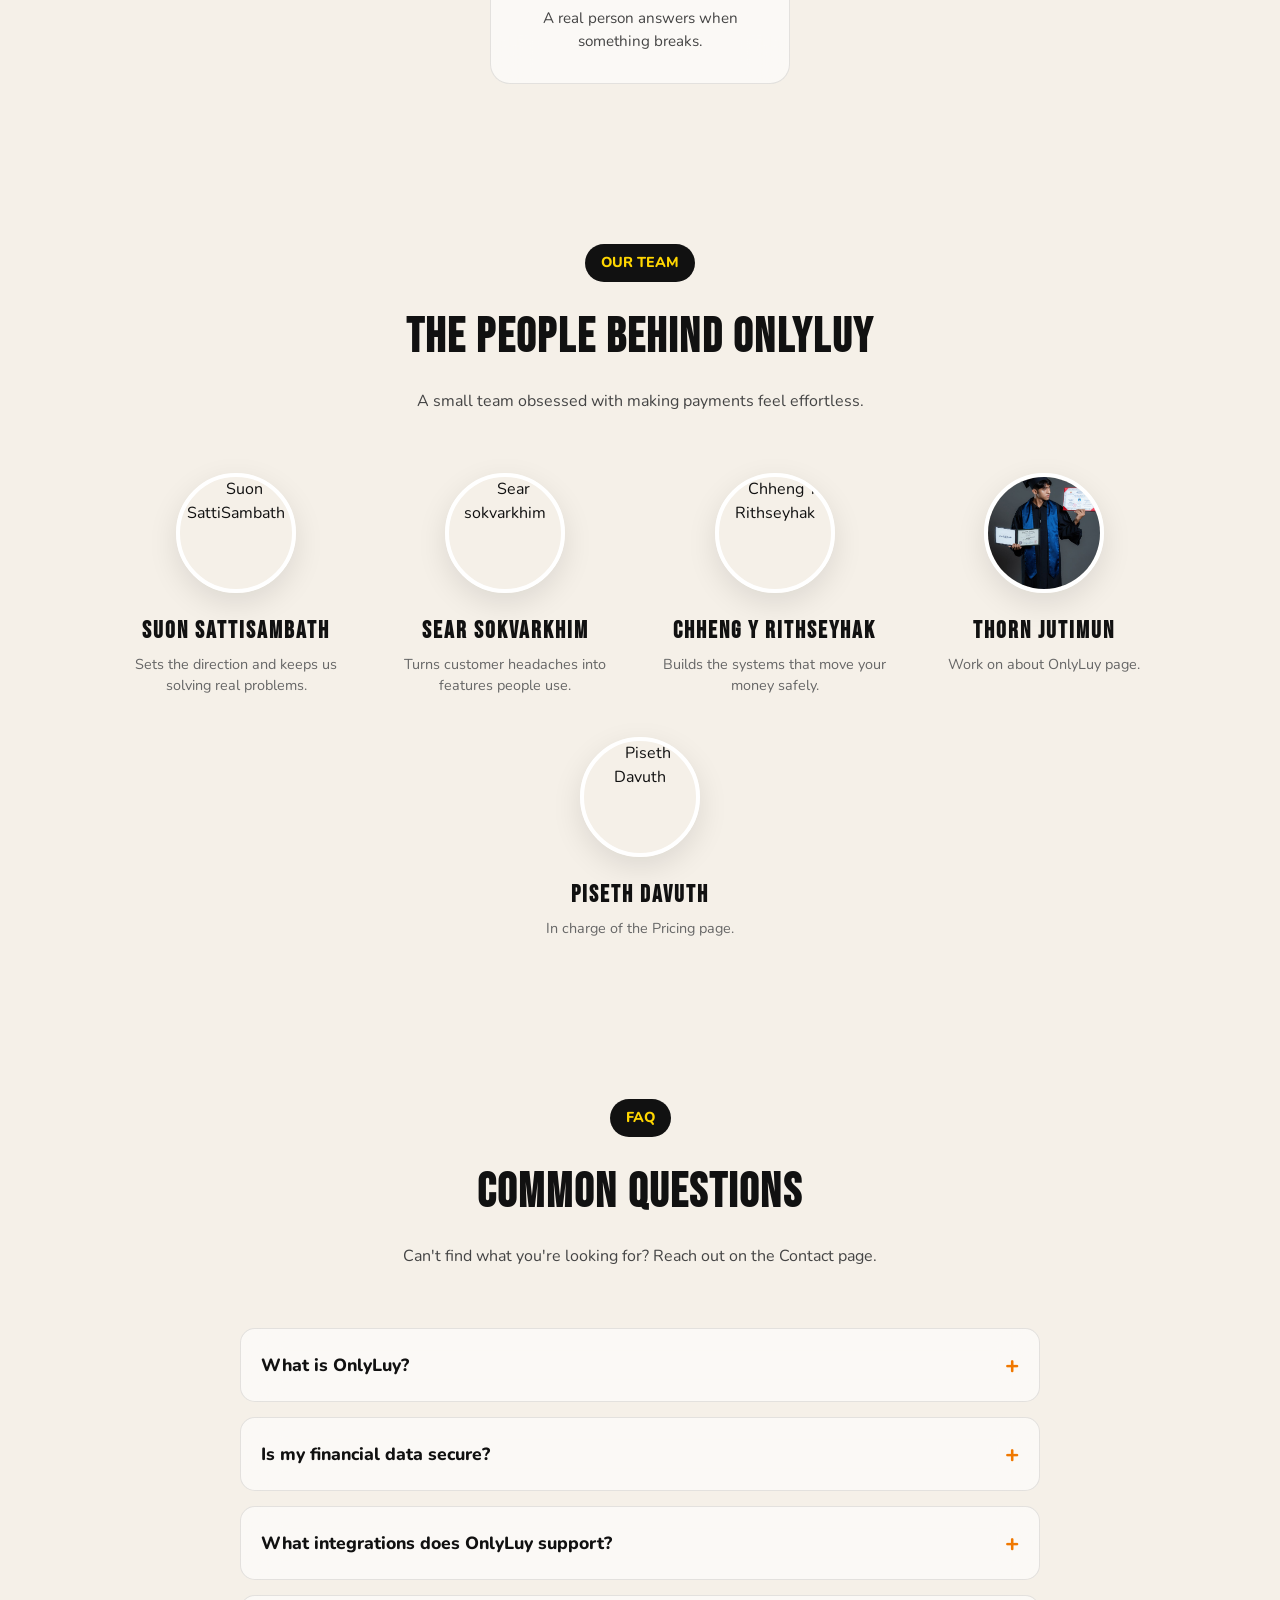
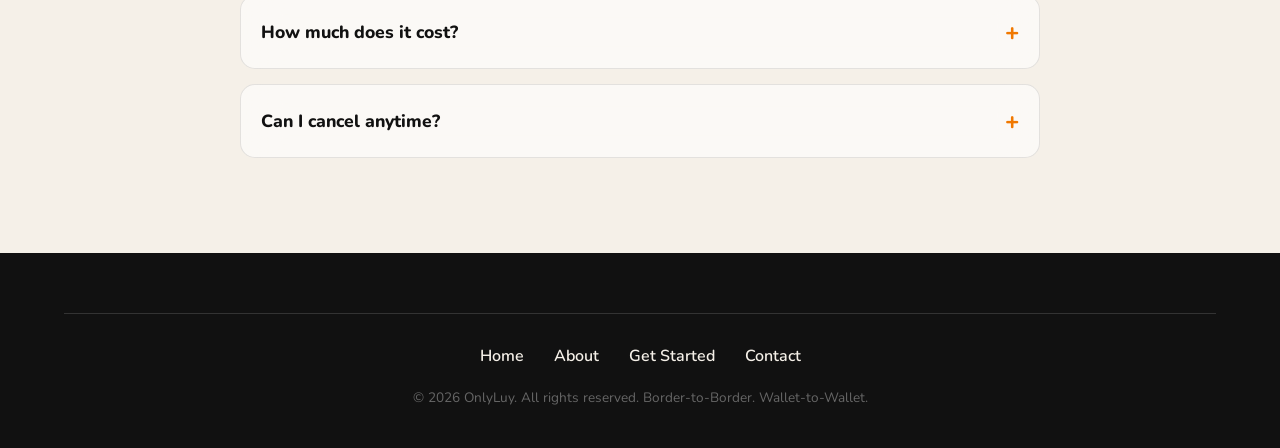
==== commit ff1da334: "Fixing directory, overlapping stuff, putting logo as global media" ====
--- a/About/about.html
+++ b/About/about.html
@@ -10,7 +10,7 @@
     <link rel="stylesheet" href="/css/navbar.css">
     <link rel="stylesheet" href="/About/about.css">
     <link rel="stylesheet" href="/css/footer.css">
-    <link rel="icon" type="image/jpg" href="logonbg.png">
+    <link rel="icon" type="image/jpg" href="/media/logonbg.png">
 
 </head>
 <body>
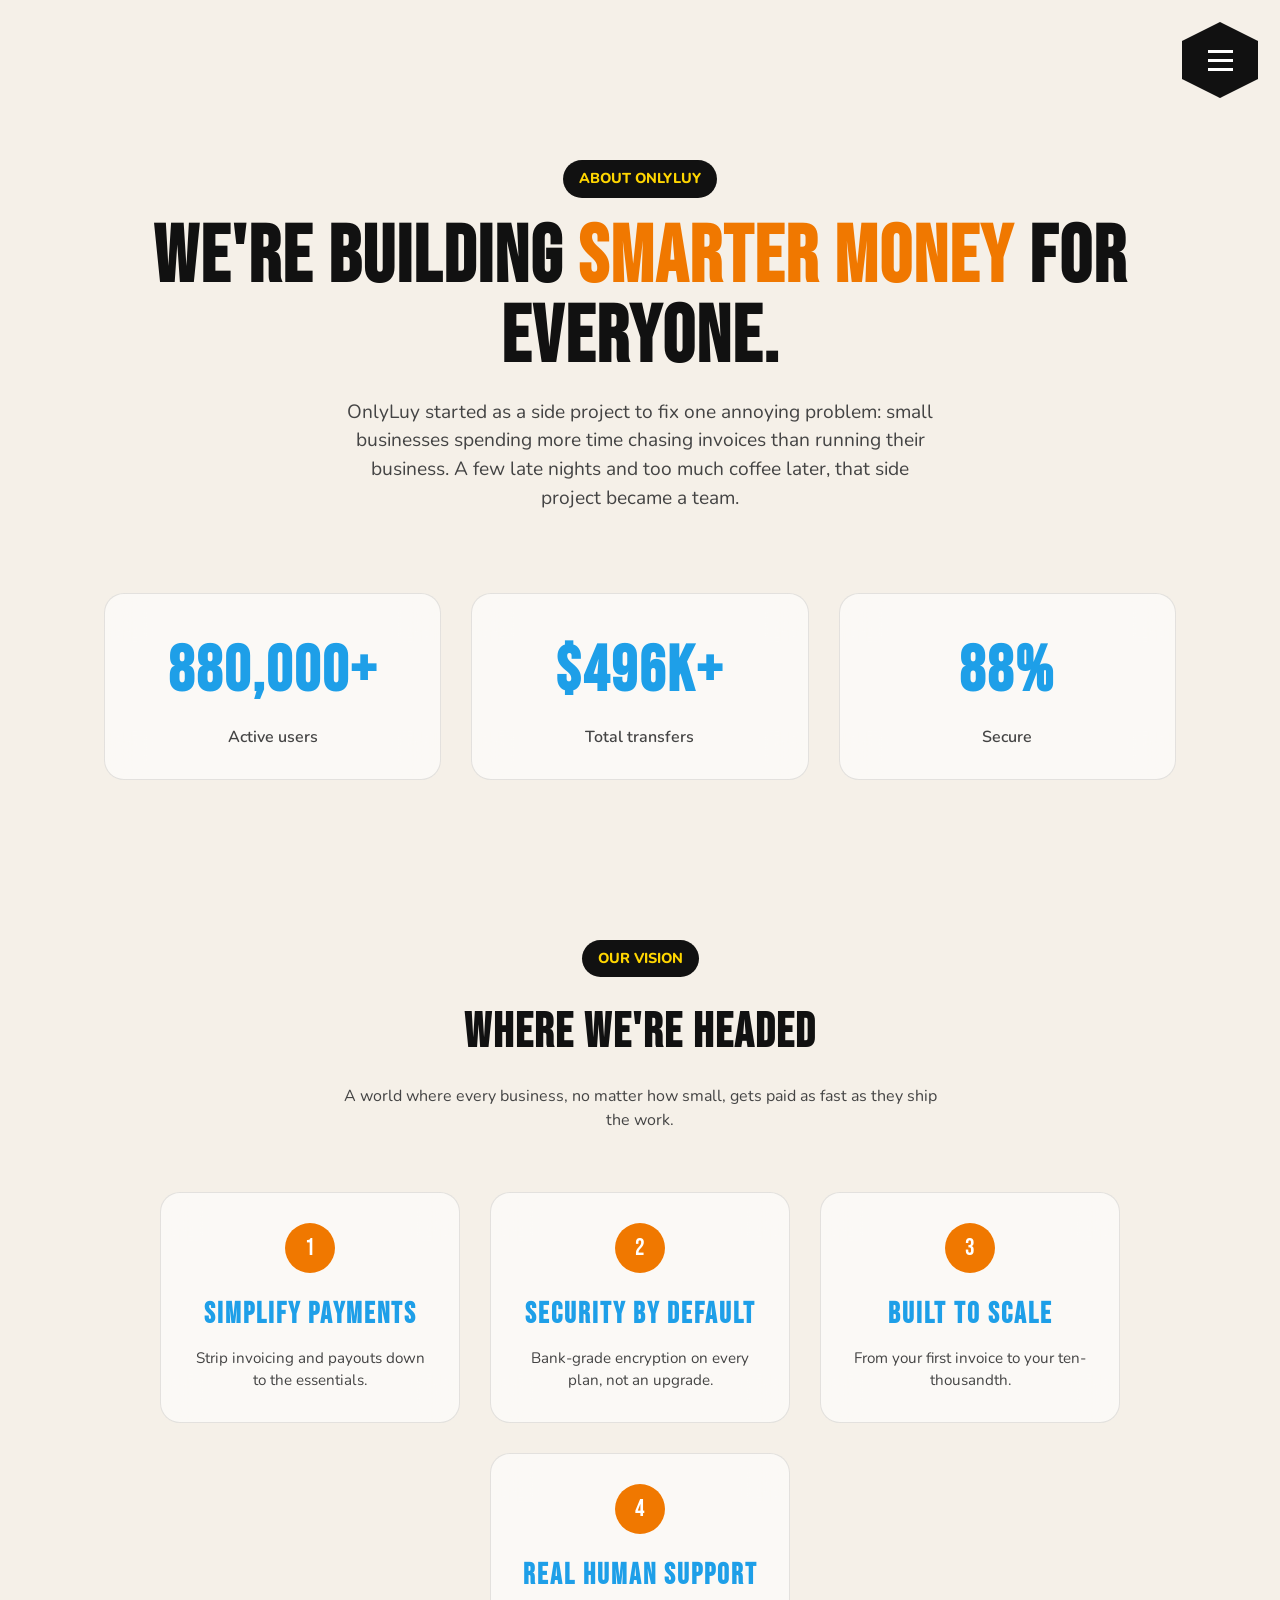
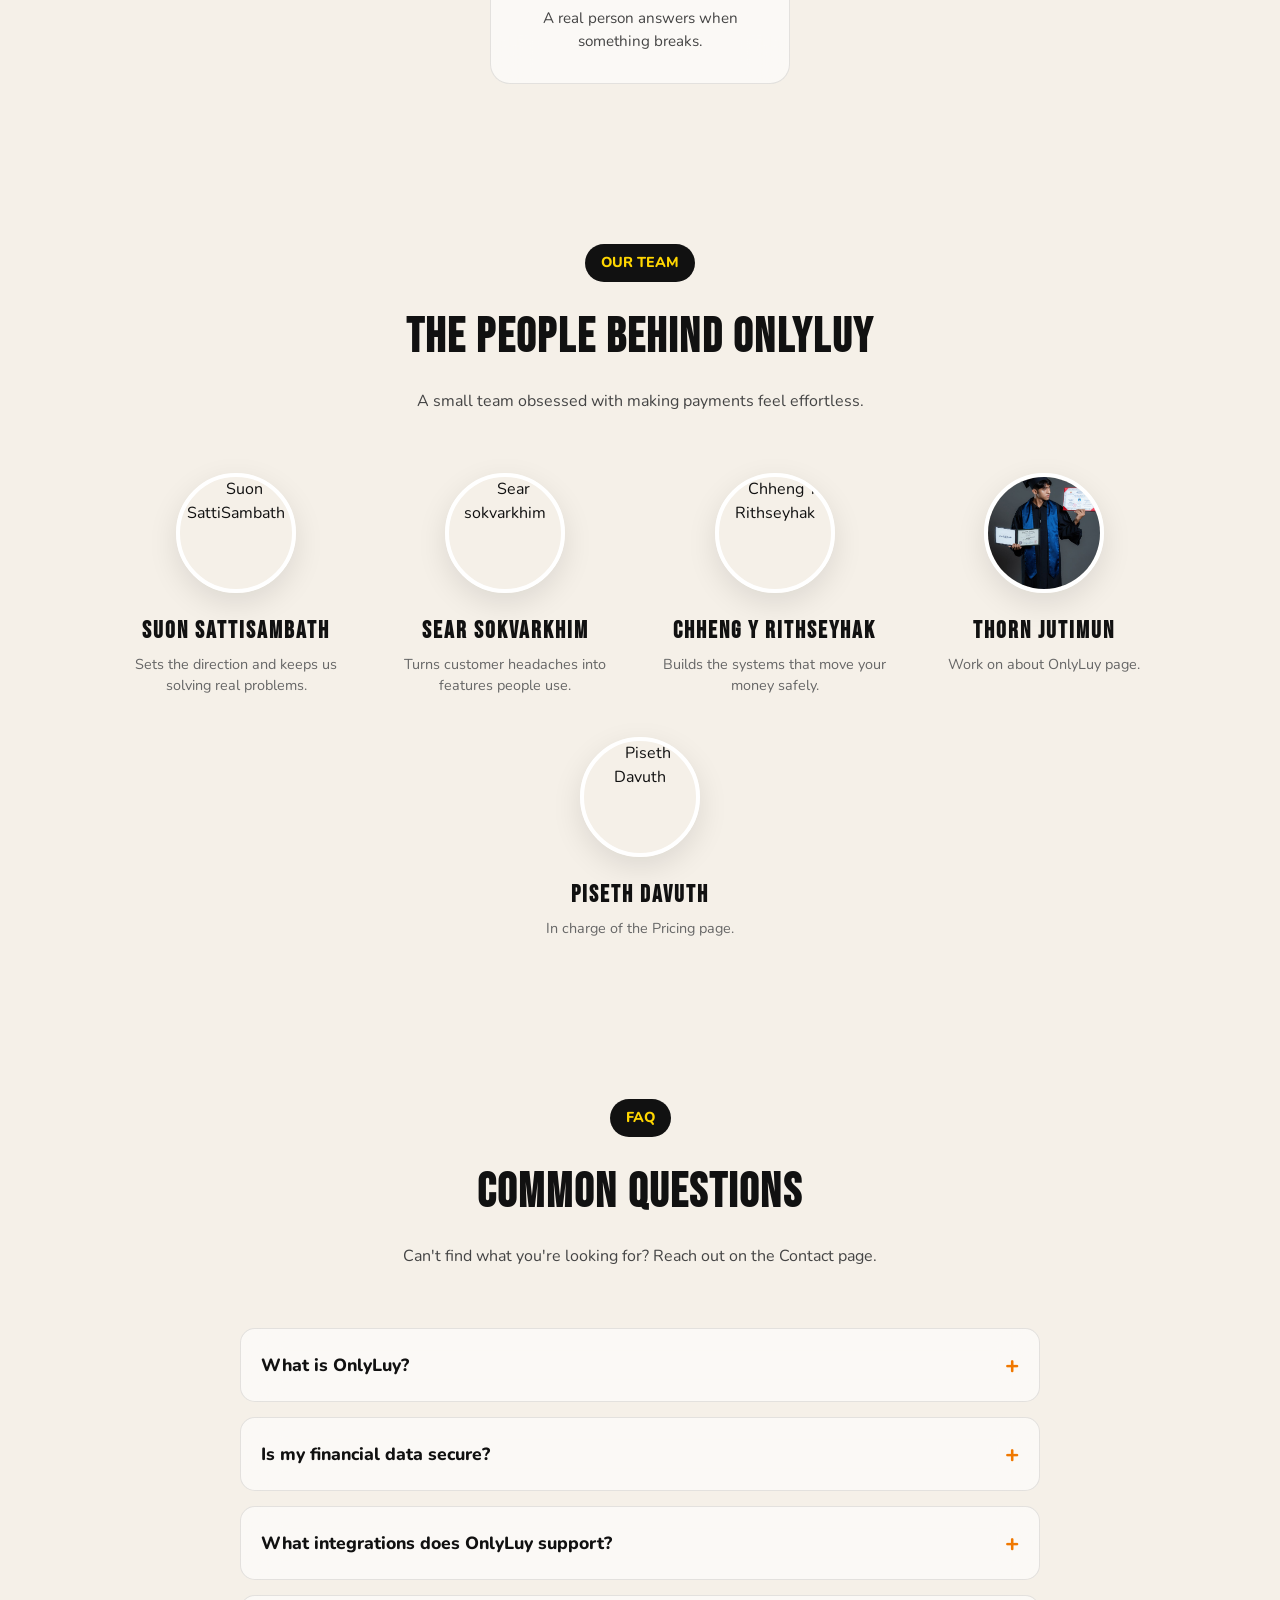
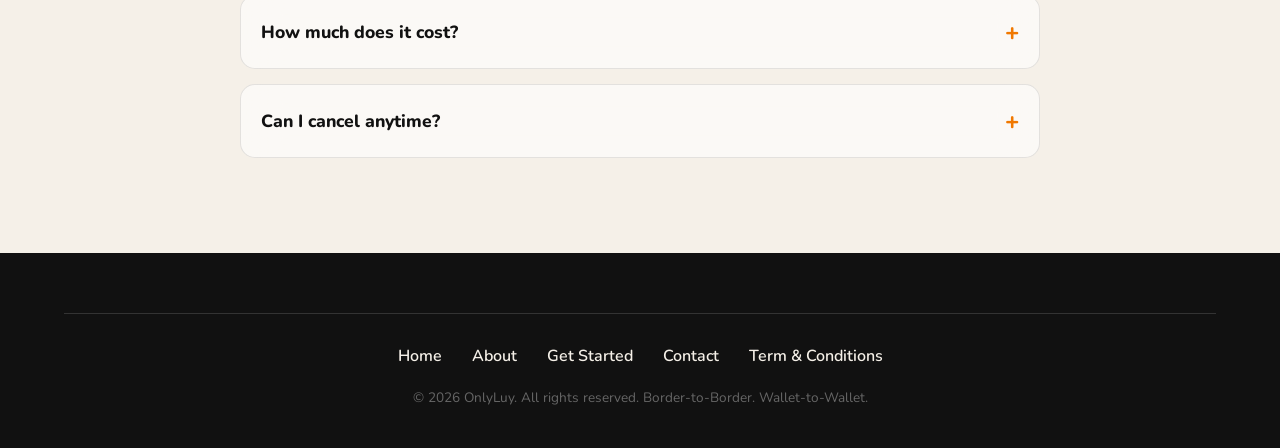
==== commit b0b51744: "add termandcondition" ====
--- a/About/about.html
+++ b/About/about.html
@@ -26,6 +26,7 @@
                 <li><a href="about.html" data-text="ABOUT">About</a></li>
                 <li><a href="../features/features.html" data-text="GET STARTED">Get Started</a></li>
                 <li><a href="../contact and term/contact.html" data-text="CONTACT">Contact</a></li>
+                <li><a href="/contact and term/term.html" data-text="TERM & CONDITIONS">Term & Conditions</a></li>
             </ul>
         </nav>
     </header>
@@ -179,6 +180,7 @@
         <a href="about.html">About</a>
         <a href="../features/features.html">Get Started</a>
         <a href="../contact and term/contact.html">Contact</a>
+        <a href="/contact and term/term.html">Term & Conditions</a>
     </div>
     <div class="footer-copy">&copy; 2026 OnlyLuy. All rights reserved. Border-to-Border. Wallet-to-Wallet.</div>
 </footer>
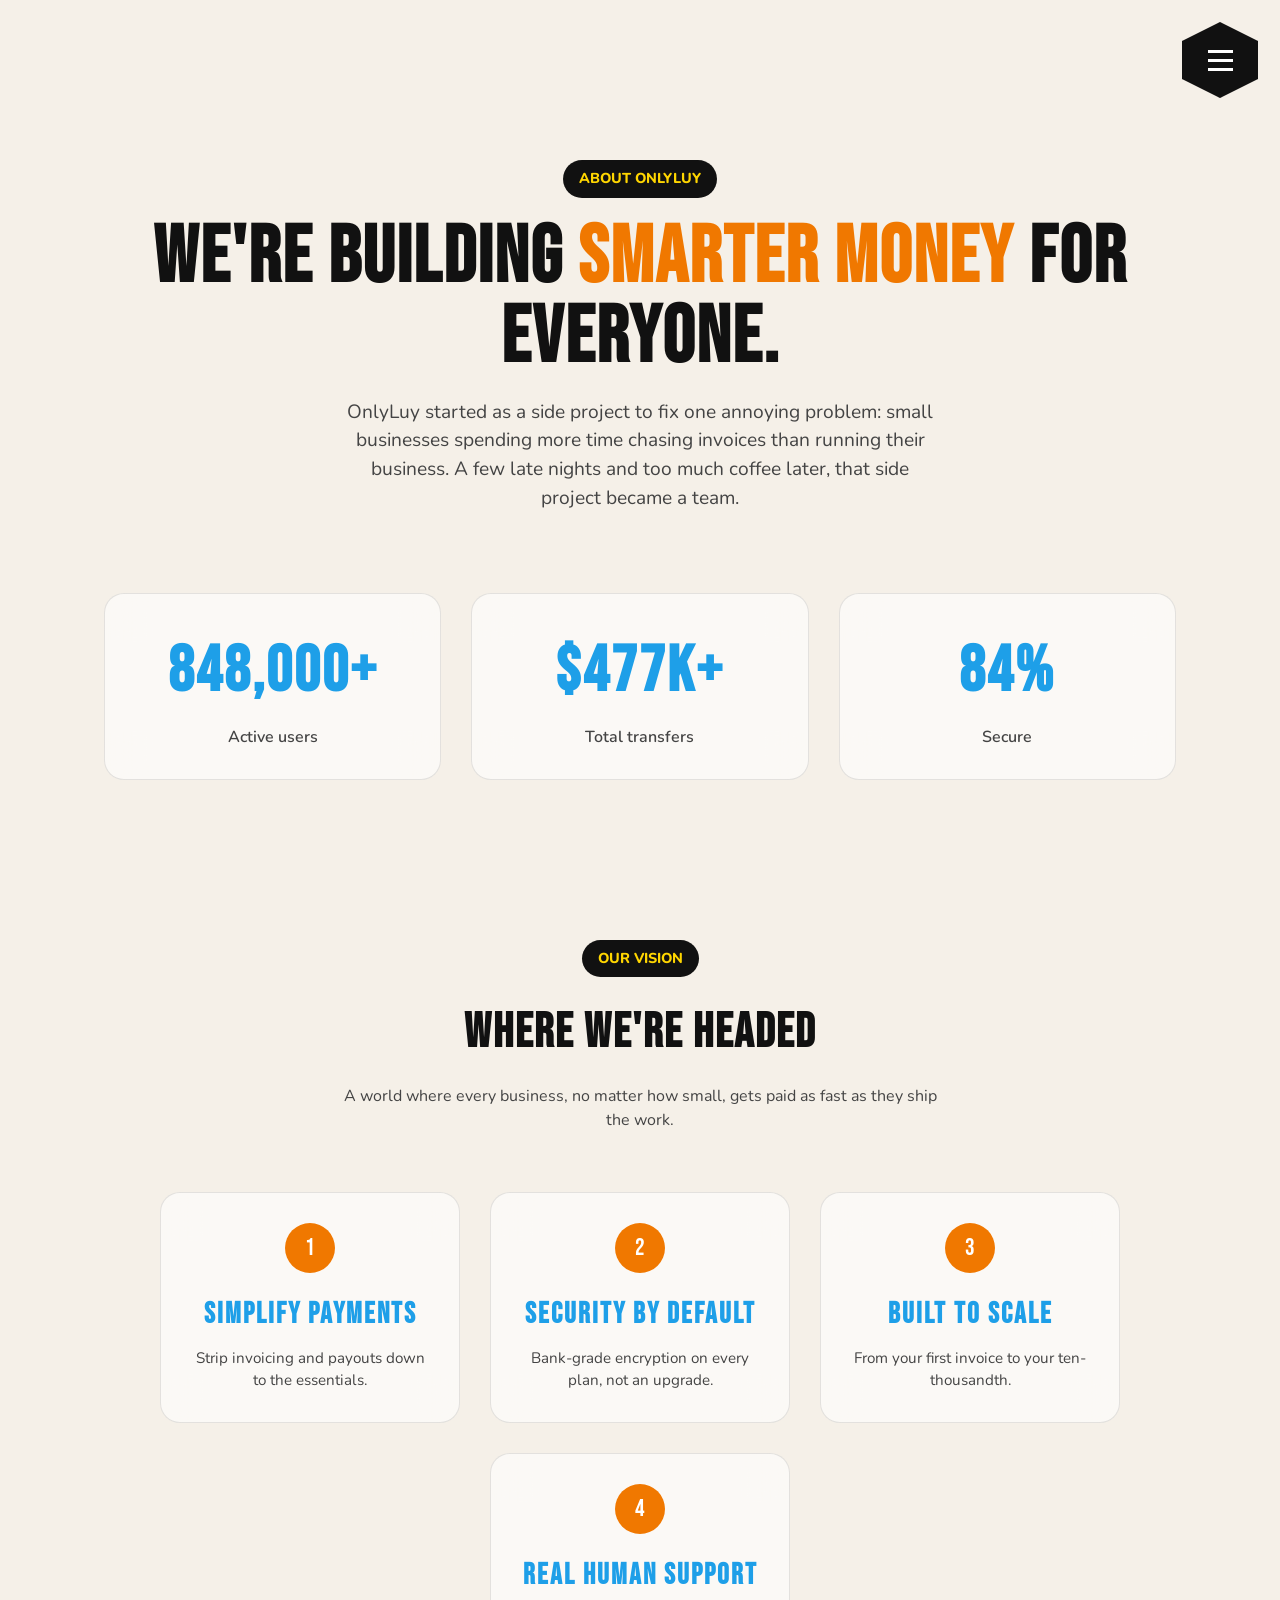
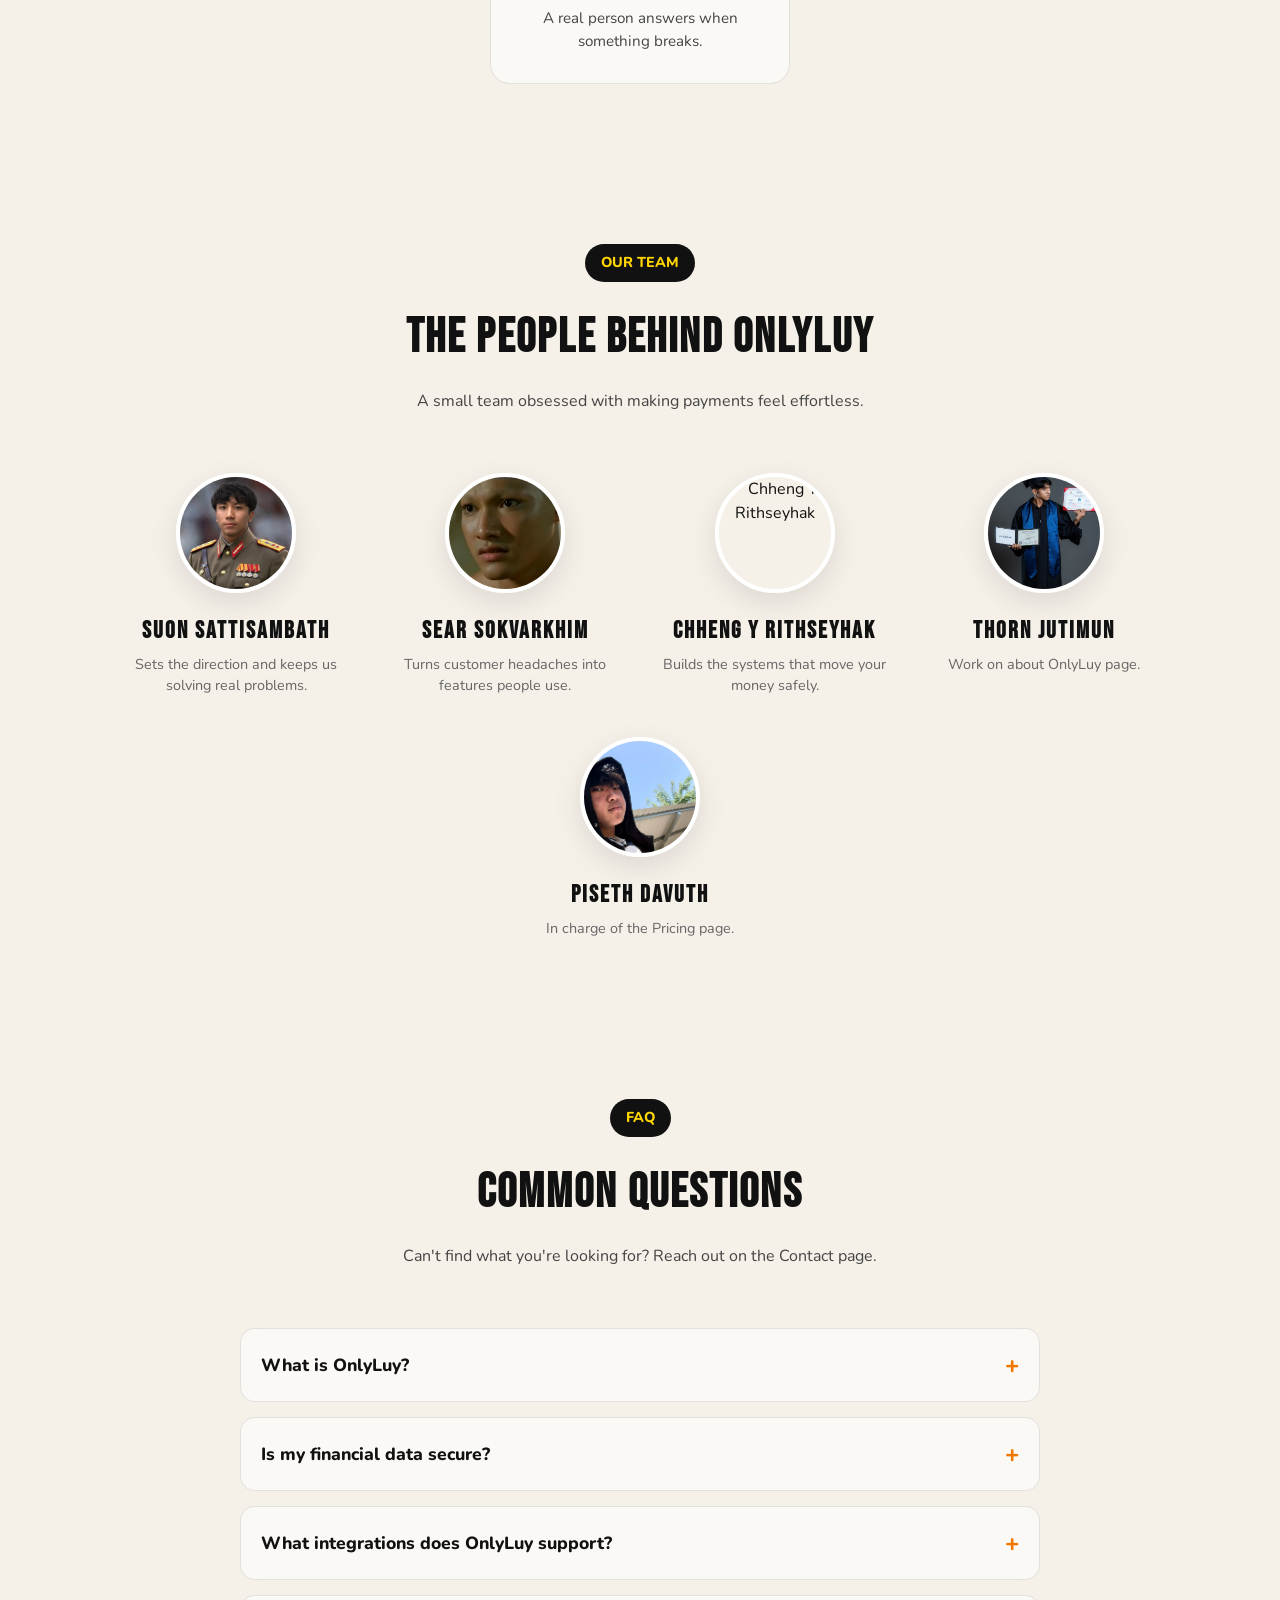
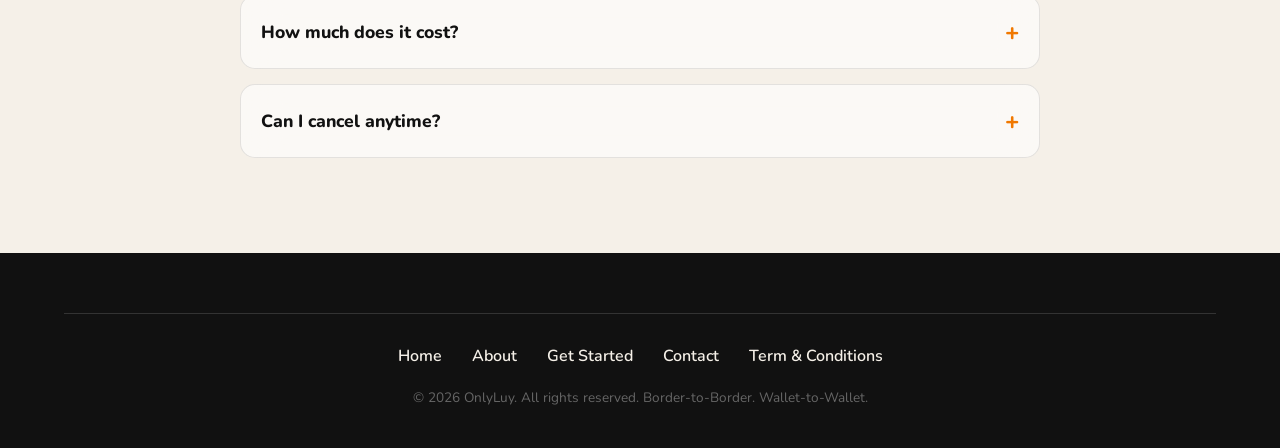
==== commit adc40667: "Added Team Photos" ====
--- a/About/about.html
+++ b/About/about.html
@@ -103,14 +103,14 @@
             <div class="team-grid">
                 <div class="team-card">
                     <div class="avatar">
-                        <img src="https://upload.wikimedia.org/wikipedia/commons/thumb/1/15/Cat_August_2010-4.jpg/1280px-Cat_August_2010-4.jpg" alt="Suon SattiSambath">
+                        <img src="assets/sambath.jpg" alt="Suon SattiSambath">
                     </div>
                     <h3>Suon SattiSambath</h3>
                     <p>Sets the direction and keeps us solving real problems.</p>
                 </div>
                 <div class="team-card">
                     <div class="avatar">
-                        <img src="https://upload.wikimedia.org/wikipedia/commons/thumb/1/15/Cat_August_2010-4.jpg/1280px-Cat_August_2010-4.jpg" alt="Sear sokvarkhim">
+                        <img src="assets/khim.jpg" alt="Sear sokvarkhim">
                     </div>
                     <h3>Sear sokvarkhim</h3>
                     <p>Turns customer headaches into features people use.</p>
@@ -131,7 +131,7 @@
                 </div>
                 <div class="team-card">
                     <div class="avatar">
-                        <img src="https://upload.wikimedia.org/wikipedia/commons/thumb/1/15/Cat_August_2010-4.jpg/1280px-Cat_August_2010-4.jpg" alt="Piseth Davuth">
+                        <img src="assets/davuth.jpg" alt="Piseth Davuth">
                     </div>
                     <h3>Piseth Davuth</h3>
                     <p>In charge of the Pricing page.</p>
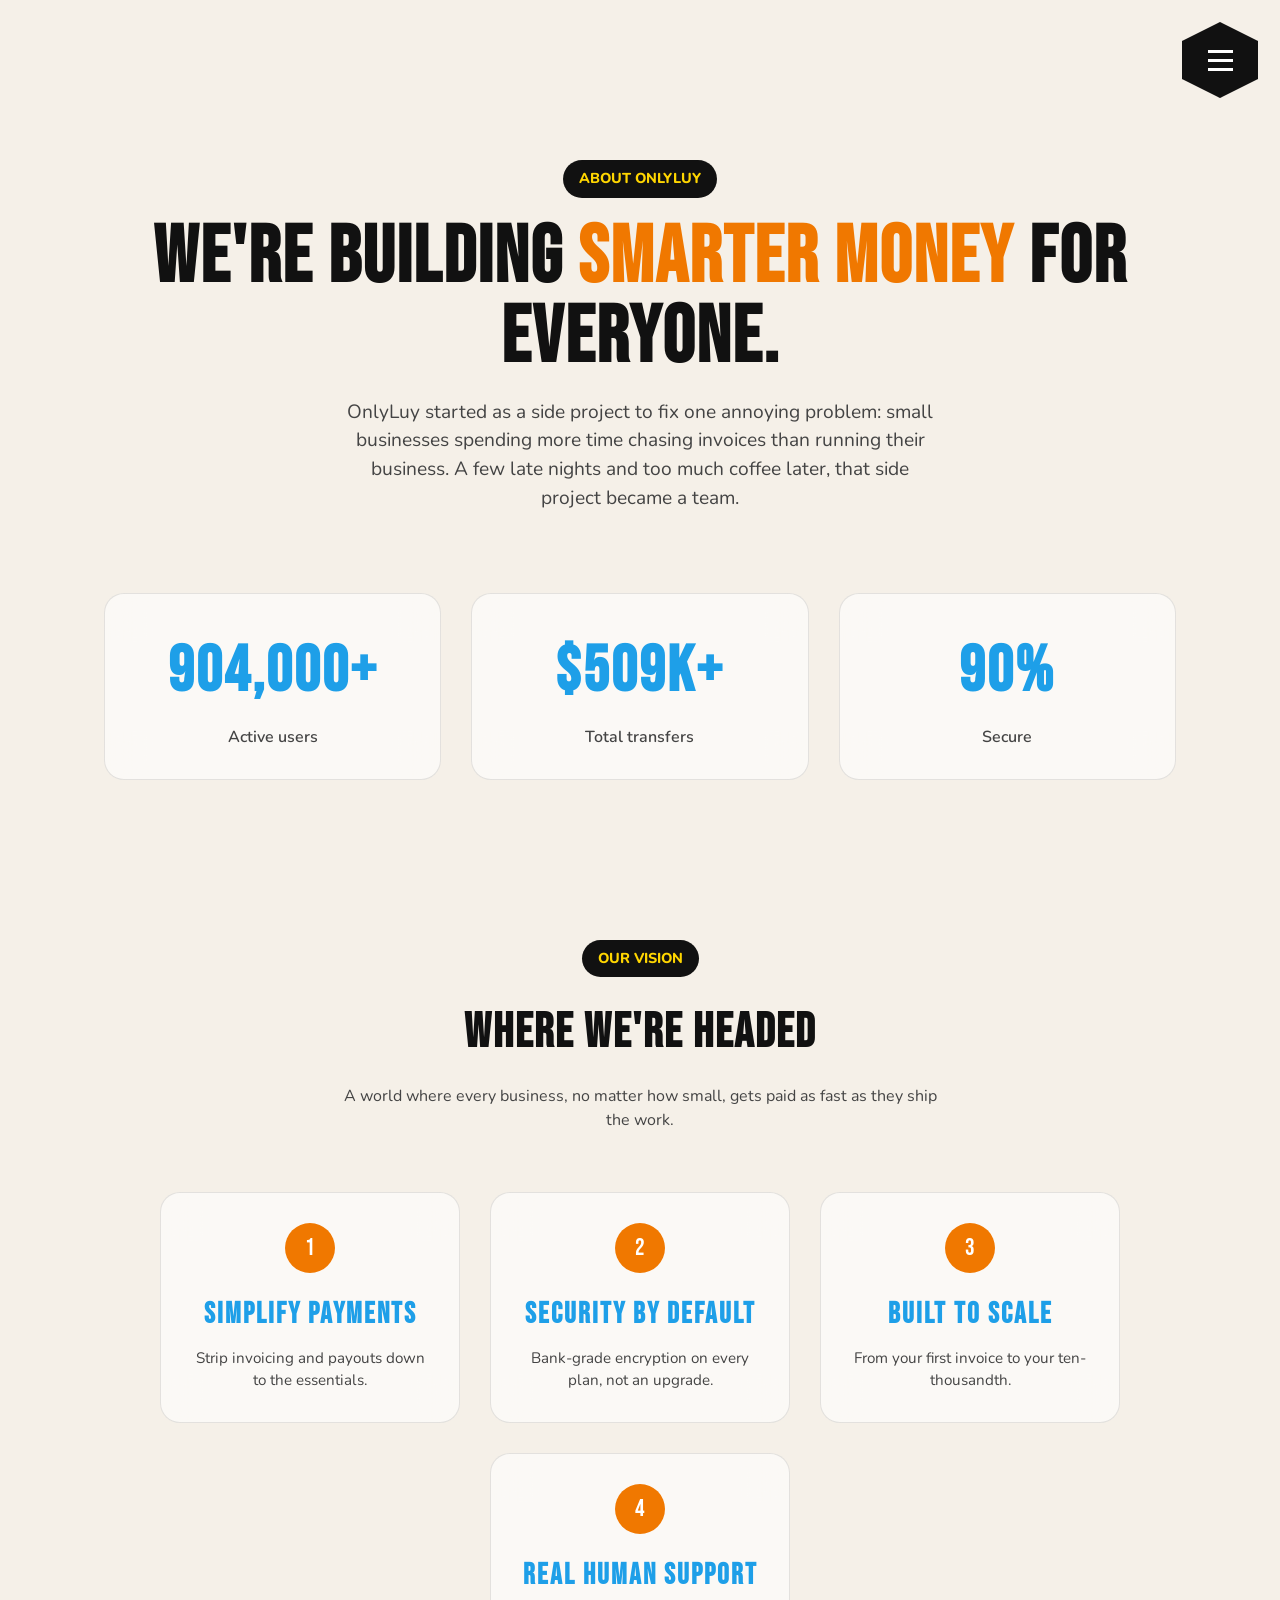
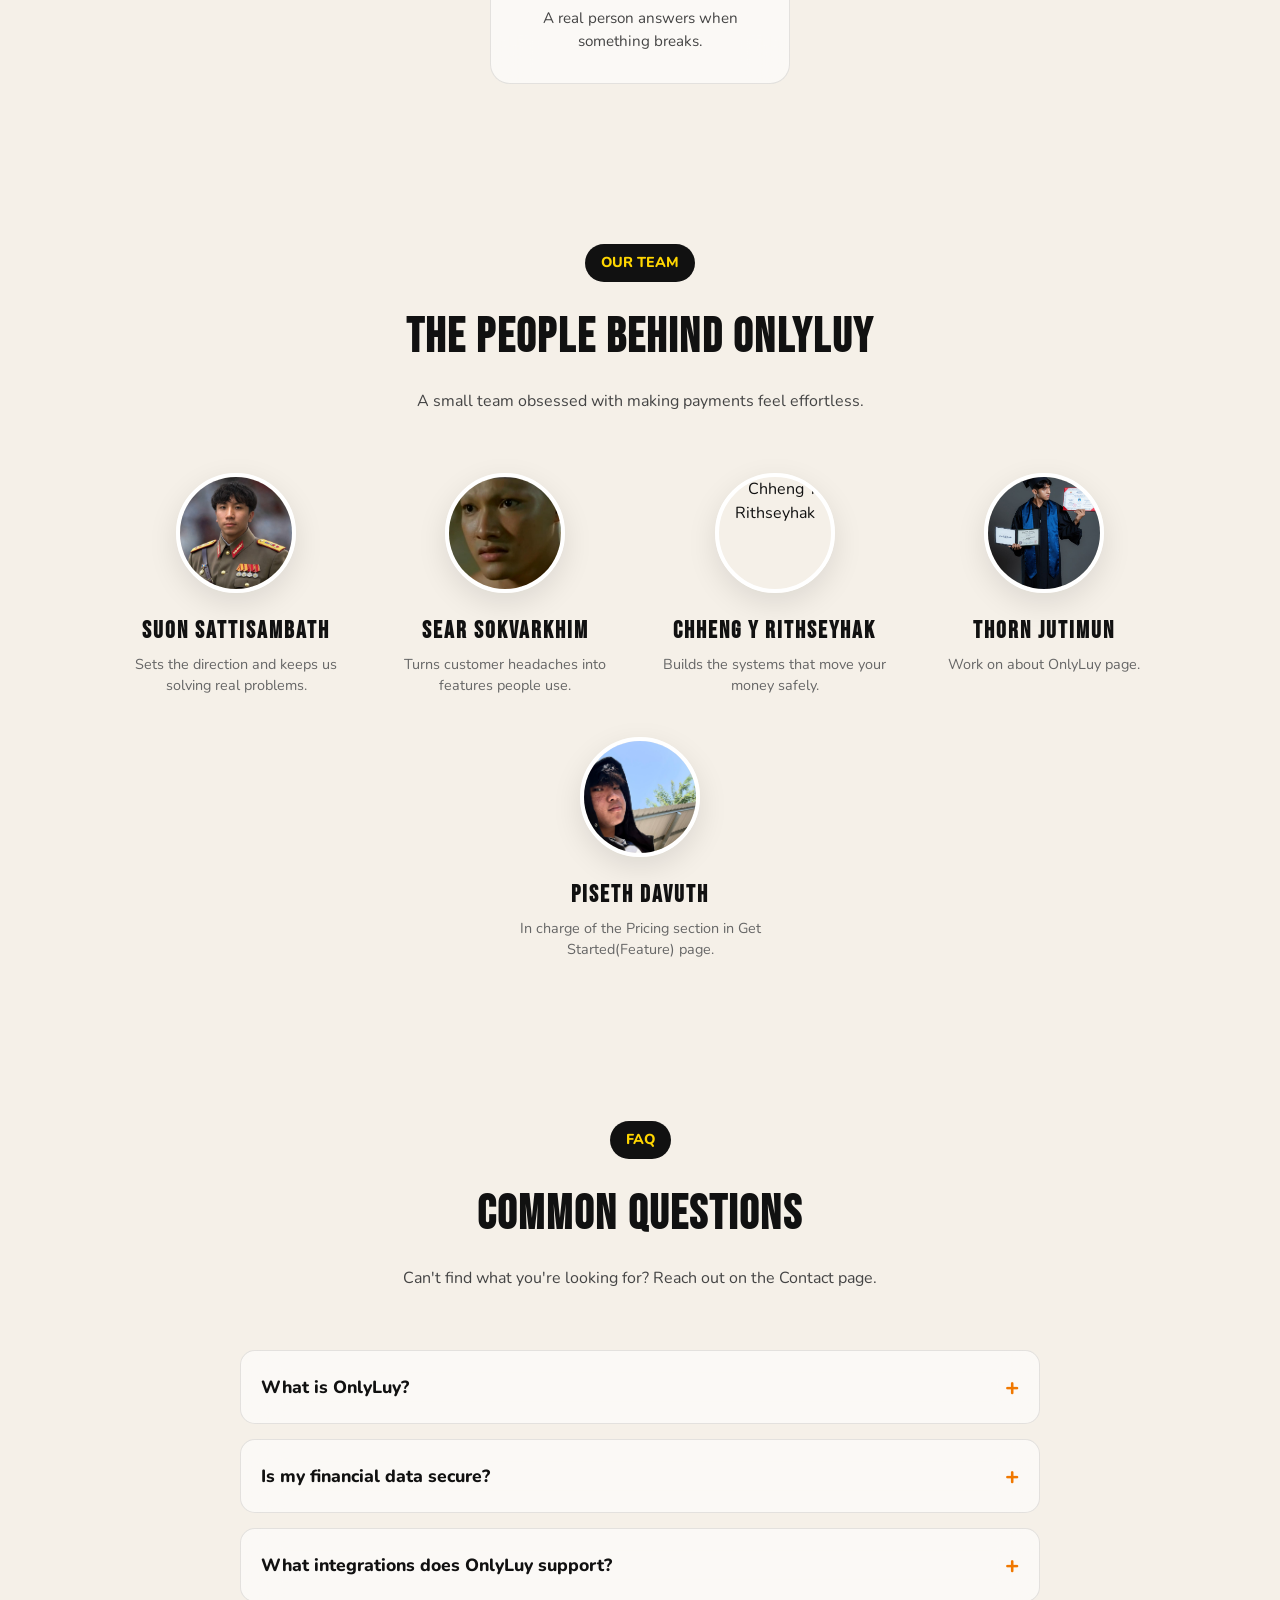
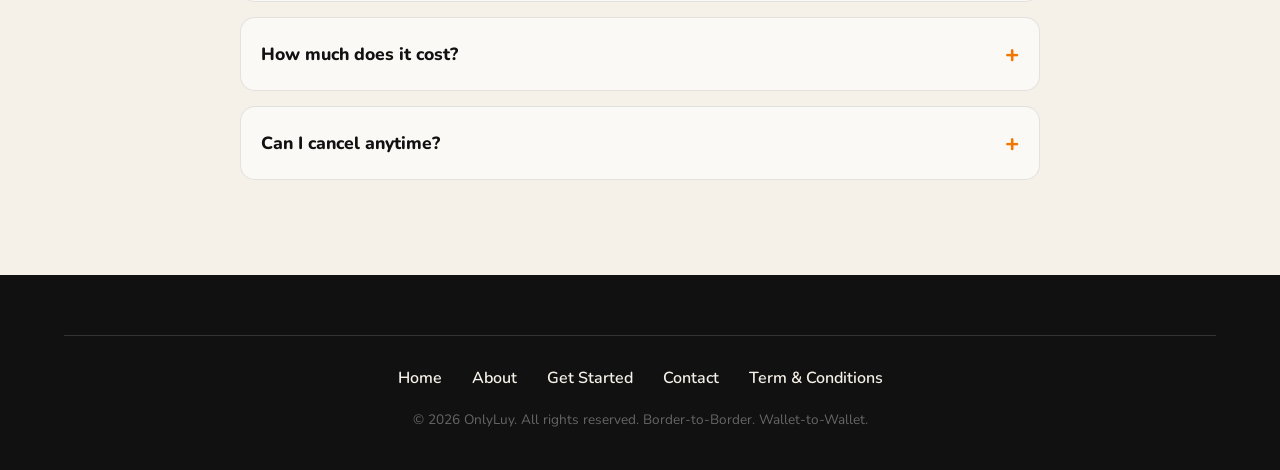
==== commit 28c09bdc: "added and deleted some code to make it cleaner" ====
--- a/About/about.html
+++ b/About/about.html
@@ -134,7 +134,7 @@
                         <img src="assets/davuth.jpg" alt="Piseth Davuth">
                     </div>
                     <h3>Piseth Davuth</h3>
-                    <p>In charge of the Pricing page.</p>
+                    <p>In charge of the Pricing section in Get Started(Feature) page.</p>
                 </div>
             </div>
         </div>
